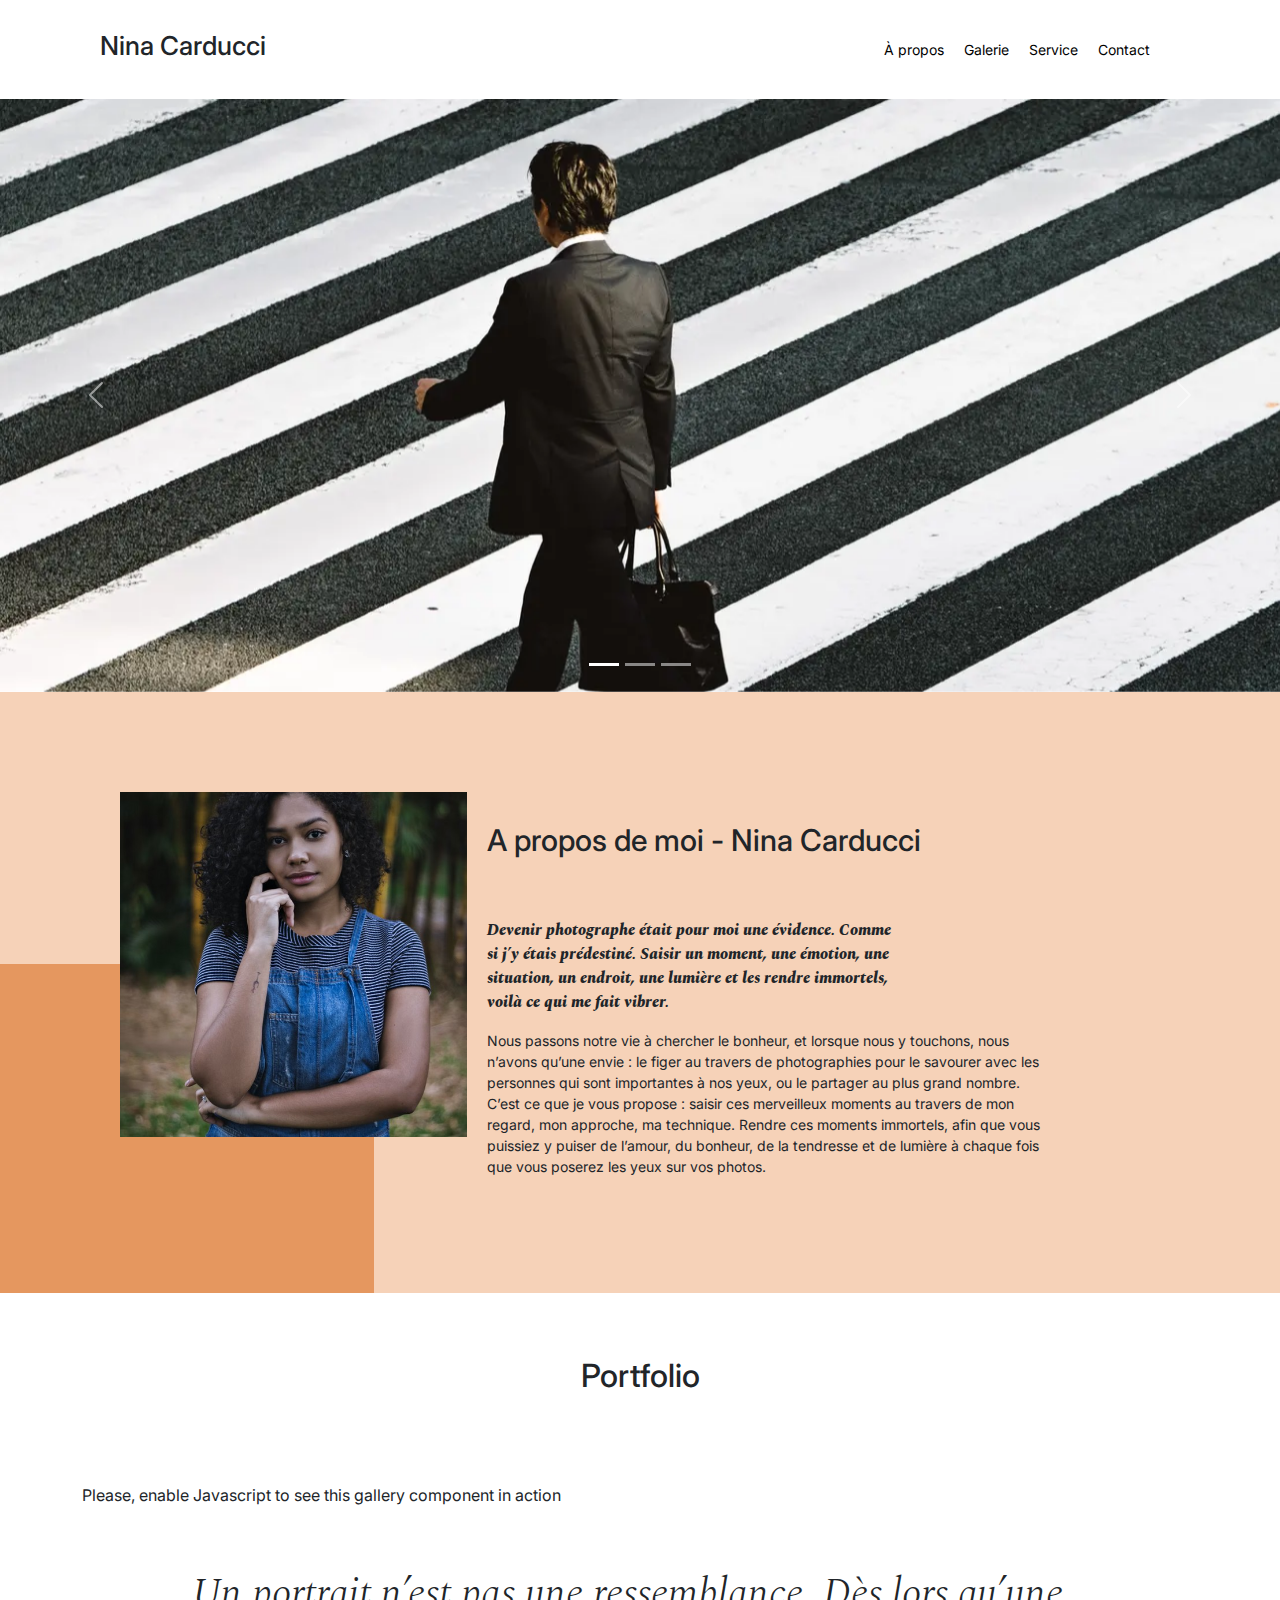
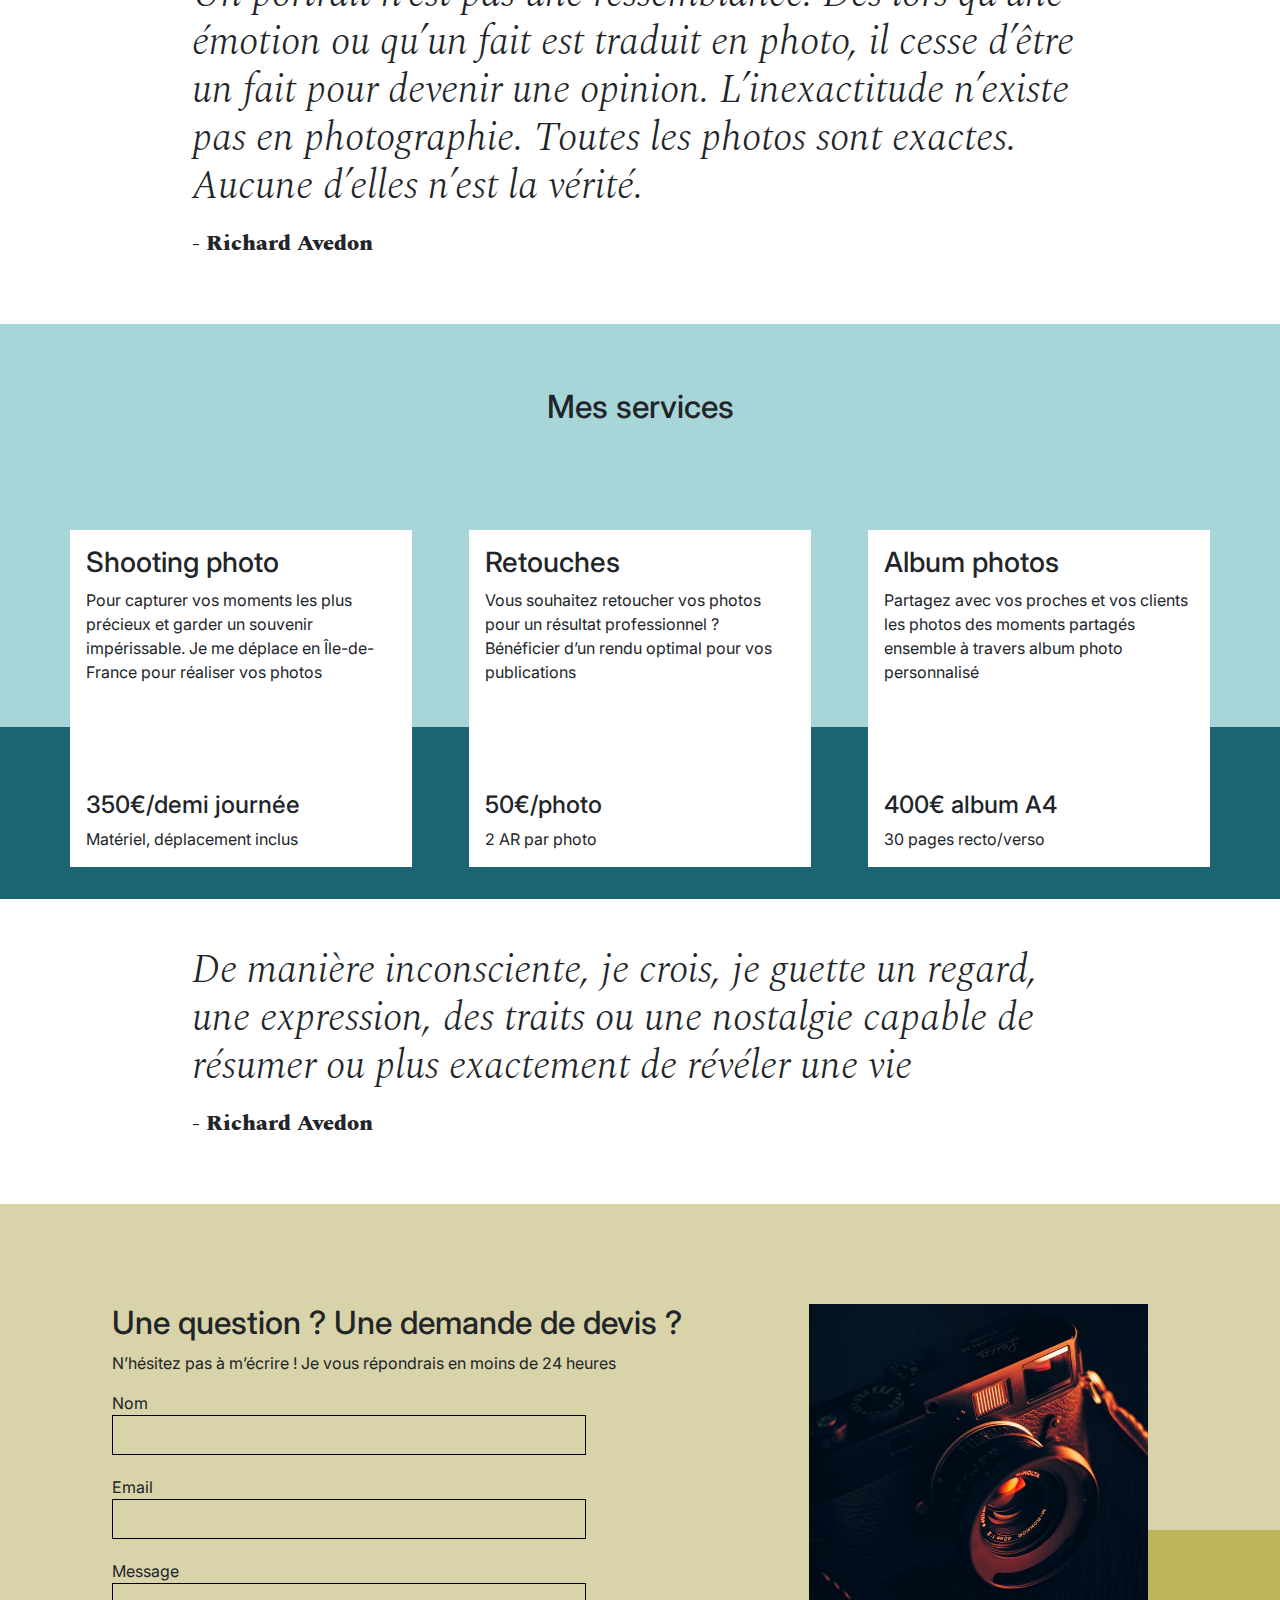
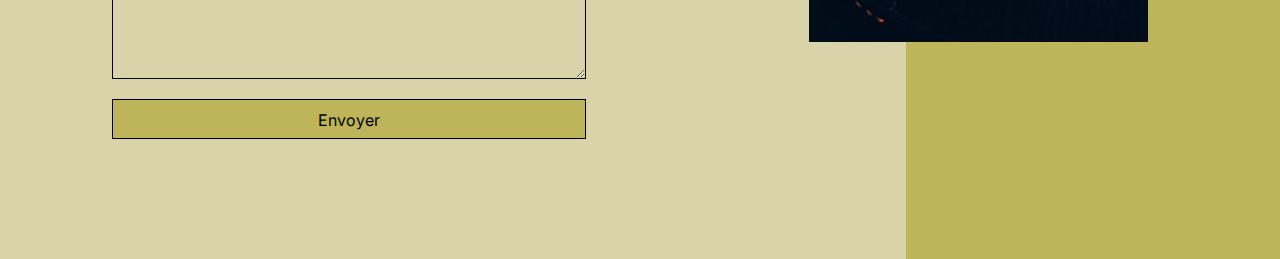
==== index.html @ 2b73a8be "modif structure html + maj gallery" ====
<!DOCTYPE html>
<html lang="fr">
<head>
	<title>Nina Carducci - Photographe</title>
	<meta name="viewport" content="width=device-width, initial-scale=1.0">
	<link rel="stylesheet" href="./assets/styles.css">
	<link rel="preconnect" href="https://fonts.googleapis.com">
	<link rel="preconnect" href="https://fonts.gstatic.com" crossorigin>
	<link href="https://fonts.googleapis.com/css2?family=Inter&family=Spectral:ital,wght@0,400;1,300;1,400;1,800&display=swap" rel="stylesheet">
	<meta charset="UTF-8">
	<script src="./assets/maugalleryLauncher.js" async></script>
</head>
<body>
	<div class="top-header">
		<h3 class="name">Nina Carducci</h3>
		<div class="nav">   
			<ul>
				<li><a href="#about">À propos</a></li>
				<li><a href="#gallery">Galerie</a></li>
				<li><a href="#services">Service</a></li>
				<li><a href="#contact">Contact</a></li>
				<li><a class="social-link" href="https://www.instagram.com/ninacarducci.photo/?hl=fr" target="_blank"><img src="assets/images/instagram.png" alt=""></a></li>
			</ul>
		</div>
	</div>
	<header>
		<div id="header">
		<!--carousel-->
		<div id="carouselExampleIndicators" class="carousel slide" data-bs-ride="carousel">
			<div class="carousel-indicators">
				<button type="button" data-bs-target="#carouselExampleIndicators" data-bs-slide-to="0" class="active" aria-current="true" aria-label="Slide 1"></button>
				<button type="button" data-bs-target="#carouselExampleIndicators" data-bs-slide-to="1" aria-label="Slide 2"></button>
				<button type="button" data-bs-target="#carouselExampleIndicators" data-bs-slide-to="2" aria-label="Slide 3"></button>
			</div>
			<div class="carousel-inner">
				<div class="carousel-item active">
					<img src="./assets/images/slider/ryoji-iwata-wUZjnOv7t0g-unsplash.webp" class="d-block w-100" alt="...">
				</div>
				<div class="carousel-item">
					<img src="./assets/images/slider/nicholas-green-nPz8akkUmDI-unsplash.webp" class="d-block w-100" alt="...">
				</div>
				<div class="carousel-item">
					<img src="./assets/images/slider/edward-cisneros-3_h6-1NPDGw-unsplash.webp" class="d-block w-100" alt="...">
				</div>
			</div>
			<button class="carousel-control-prev" type="button" data-bs-target="#carouselExampleIndicators" data-bs-slide="prev">
				<span class="carousel-control-prev-icon" aria-hidden="true"></span>
				<span class="visually-hidden">Previous</span>
			</button>
			<button class="carousel-control-next" type="button" data-bs-target="#carouselExampleIndicators" data-bs-slide="next">
				<span class="carousel-control-next-icon" aria-hidden="true"></span>
				<span class="visually-hidden">Next</span>
			</button>
		</div>
	<!--Fin carousel-->
	</div>
	</header>
	<main>
		<section id="about">
			<div class="picture left">
				<img src="./assets/images/nina.jpg">
			</div>
			<div id="about-me">
				<h2 class="about-me__title">A propos de moi - Nina Carducci</h2>
				<p class="about-me__introduction">Devenir <strong class="about-me__introduction">photographe</strong> était pour moi une évidence. Comme si j’y étais prédestiné. Saisir un moment, une émotion, une situation, un endroit, une lumière et les rendre immortels, voilà ce qui me fait vibrer.</p>
				<p class="about-me__content">Nous passons notre vie à chercher le bonheur, et lorsque nous y touchons, nous n’avons qu’une envie : le figer au travers de <strong>photographies</strong> pour le savourer avec les personnes qui sont importantes à nos yeux, ou le partager au plus grand nombre.
					C’est ce que je vous propose : saisir ces merveilleux moments au travers de mon regard, mon approche, ma <strong>technique</strong>. Rendre ces moments immortels, afin que vous puissiez y puiser de l’amour, du bonheur, de la tendresse et de lumière à chaque fois que vous poserez les yeux sur vos <strong>photos</strong>.</p>
			</div>
		</section>
		<section id="gallery">
			<h2 class="title">Portfolio</h2>
			<div class="container py-3">
				<div
					class="gallery"
					data-mau-gallery-id="maugallery-without-navigation-example"
					data-mau-lightbox="true"
					data-mau-navigation="true"
					data-mau-showtags="true"
					data-mau-tagsposition="top"
					data-mau-mutable-options="false"
					data-mau-columns-xs="1"
					data-mau-columns-sm="2"
					data-mau-columns-md="3"
					data-mau-columns-lg="3"
					data-mau-columns-xl="3"
				>
					<div class="mau gallery-placeholder alert alert-info" role="alert">Please, enable Javascript to see this gallery component in action</div>
					<picture>
					<source srcset="./assets/images/gallery/mobile/portrait/concerts/aaron-paul-concert.webp" media="(max-width: 480px)" />
					<source srcset="./assets/images/gallery/mobile/landscape/concerts/aaron-paul-concert.webp" media="(max-width: 1000px)" />
					<img
						src="./assets/images/gallery/desktop/concerts/aaron-paul-concert.webp"
						alt="Concert photo : Aaron Paul"
						data-gallery-tag="Concerts"
						class="mau gallery-item"
						style="display: none; object-fit: cover"
						loading="lazy"
						width="440"
						height="440"
					/>
					</picture>
					<picture>
					<source srcset="./assets/images/gallery/mobile/portrait/entreprises/ali-morshedlou-entrepreneur.webp" media="(max-width: 480px)" />
					<source srcset="./assets/images/gallery/mobile/landscape/entreprises/ali-morshedlou-entrepreneur.webp" media="(max-width: 1000px)" />
					<img
						src="./assets/images/gallery/desktop/entreprises/ali-morshedlou-entrepreneur.webp"
						alt="Enterprise photo : Ali Morshedlou"
						data-gallery-tag="Entreprises"
						class="mau gallery-item"
						style="display: none; object-fit: cover"
						loading="lazy"
						width="440"
						height="440"
					/>
					</picture>
					<picture>
					<source srcset="./assets/images/gallery/mobile/portrait/entreprises/jason-goodman-entreprise.webp" media="(max-width: 480px)" />
					<source srcset="./assets/images/gallery/mobile/landscape/entreprises/jason-goodman-entreprise.webp" media="(max-width: 1000px)" />
					<img
						src="./assets/images/gallery/desktop/entreprises/jason-goodman-entreprise.webp"
						alt="Enterprise photo : Jason Goodman"
						data-gallery-tag="Entreprises"
						class="mau gallery-item"
						style="display: none; object-fit: cover"
						loading="lazy"
						width="440"
						height="440"
					/>
					</picture>
					<picture>
					<source srcset="./assets/images/gallery/mobile/portrait/mariages/hannah-busing-mariage.webp" media="(max-width: 480px)" />
					<source srcset="./assets/images/gallery/mobile/landscape/mariages/hannah-busing-mariage.webp" media="(max-width: 1000px)" />
					<img
						src="./assets/images/gallery/desktop/mariages/hannah-busing-mariage.webp"
						alt="Wedding photo : Hannah Busing"
						data-gallery-tag="Mariages"
						class="mau gallery-item"
						style="display: none; object-fit: cover"
						loading="lazy"
						width="440"
						height="440"
					/>
					</picture>
					<picture>
					<source srcset="./assets/images/gallery/mobile/portrait/portraits/ade-tunji-portrait.webp" media="(max-width: 480px)" />
					<source srcset="./assets/images/gallery/mobile/landscape/portraits/ade-tunji-portrait.webp" media="(max-width: 1000px)" />
					<img
						src="./assets/images/gallery/desktop/portraits/ade-tunji-portrait.webp"
						alt="Portrait photo : Ade Tunji"
						data-gallery-tag="Portraits"
						class="mau gallery-item"
						style="display: none; object-fit: cover"
						loading="lazy"
						width="440"
						height="440"
					/>
					</picture>
					<picture>
					<source srcset="./assets/images/gallery/mobile/portrait/mariages/jakob-owens-mariage.webp" media="(max-width: 480px)" />
					<source srcset="./assets/images/gallery/mobile/landscape/mariages/jakob-owens-mariage.webp" media="(max-width: 1000px)" />
					<img
						src="./assets/images/gallery/desktop/mariages/jakob-owens-mariage.webp"
						alt="Wedding photo : Jakob Owens"
						data-gallery-tag="Mariages"
						class="mau gallery-item"
						style="display: none; object-fit: cover"
						loading="lazy"
						width="440"
						height="440"
					/>
					</picture>
					<picture>
					<source srcset="./assets/images/gallery/mobile/portrait/portraits/nino-van-prattenburg-photo-portrait.webp" media="(max-width: 480px)" />
					<source srcset="./assets/images/gallery/mobile/landscape/portraits/nino-van-prattenburg-photo-portrait.webp" media="(max-width: 1000px)" />
					<img
						src="./assets/images/gallery/desktop/portraits/nino-van-prattenburg-photo-portrait.webp"
						alt="Portrait photo : Nino Van Prattenburg"
						data-gallery-tag="Portraits"
						class="mau gallery-item"
						style="display: none; object-fit: cover"
						loading="lazy"
						width="440"
						height="440"
					/>
					</picture>
					<picture>
					<source srcset="./assets/images/gallery/mobile/portrait/concerts/austin-neill-spectacle.webp" media="(max-width: 480px)" />
					<source srcset="./assets/images/gallery/mobile/landscape/concerts/austin-neill-spectacle.webp" media="(max-width: 1000px)" />
					<img
						src="./assets/images/gallery/desktop/concerts/austin-neill-spectacle.webp"
						alt="Concert photo : Austin Neill"
						data-gallery-tag="Concerts"
						class="mau gallery-item"
						style="display: none; object-fit: cover"
						loading="lazy"
						width="440"
						height="440"
					/>
					</picture>
					<picture>
					<source srcset="./assets/images/gallery/mobile/portrait/entreprises/mateus-campos-felipe-startup.webp" media="(max-width: 480px)" />
					<source srcset="./assets/images/gallery/mobile/landscape/entreprises/mateus-campos-felipe-startup.webp" media="(max-width: 1000px)" />
					<img
						src="./assets/images/gallery/desktop/entreprises/mateus-campos-felipe-startup.webp"
						alt="Enterprise photo : Mateus Campos Felipe"
						data-gallery-tag="Entreprises"
						class="mau gallery-item"
						style="display: none; object-fit: cover"
						loading="lazy"
						width="440"
						height="440"
					/>
					</picture>
				</div>
			</div>
			<article class="quote">
				<figure>
					<blockquote>
						<p class="quote__text h1"><strong class="quote__text h1">Un portrait</strong> n’est pas une ressemblance. Dès lors qu’une émotion ou qu’un fait est traduit en <strong class="quote__text h1">photo</strong>, il cesse d’être un fait pour devenir une opinion. L’inexactitude n’existe pas en <strong class="quote__text h1">photographie</strong>. Toutes les <strong class="quote__text h1">photos</strong> sont exactes. Aucune d’elles n’est la vérité.</p>
					</blockquote>
					<figcaption class="quote__author">- Richard Avedon</figcaption>
				</figure>
			</article>
		</section>
		<section id="services">
			<h2 class="title">Mes services</h2>
			<div class="container">
				<article class="service">
					<div class="service__description">
						<h3>Shooting photo</h3>
						<p>Pour capturer vos moments les plus précieux et garder un souvenir impérissable. Je me déplace en Île-de-France pour <strong>réaliser vos photos</strong></p>
					</div>
					<div class="service__price">
						<h4>350€/demi journée</h4>
						<span>Matériel, déplacement inclus</span>
					</div>

				</article>
				<article class="service">
					<div class="service__description">
						<h3>Retouches</h3>
						<p>Vous souhaitez <strong>retoucher vos photos</strong> pour un <strong>résultat professionnel</strong> ? Bénéficier d’un rendu optimal pour vos publications</p>
					</div>
					<div class="service__price">
						<h4>50€/photo</h4>
						<span>2 AR par photo</span>
					</div>
				</article>
				<article class="service">
					<div class="service__description">
						<h3>Album photos</h3>
						<p>Partagez avec vos proches et vos clients les <strong>photos</strong> des moments partagés ensemble à travers <strong>album photo personnalisé</strong> </p>
					</div>
					<div class="service__price">
						<h4>400€ album A4</h4>
						<span>30 pages recto/verso</span>
					</div>
				</article>
			</div>
		</section>
		<article class="quote">
			<figure>
				<blockquote>
					<p class="quote__text h1">De manière inconsciente, je crois, je guette un regard, une expression, des traits ou une nostalgie capable de résumer ou plus exactement de révéler une vie</p>
				</blockquote>
				<figcaption class="quote__author">- Richard Avedon</figcaption>
			</figure>
		</article>
		<section id="contact">
			<div class="container">
				<div class="form-container">
					<h2>Une question ? Une demande de devis ?</h2>
					<p> N’hésitez pas à m’écrire ! Je vous répondrais en moins de 24 heures</p>
					<form action="" method="post">
						<label>Nom</label>
						<input type="text" name="nom" id="nom">
						<label>Email</label>
						<input type="email" name="email" id="email">
						<label>Message</label>
						<textarea name="message" id="message" cols="30" rows="10"></textarea>
						<input type="submit" value="Envoyer"/>
					</form>
				</div>
				<div class="picture right">
					<img src="./assets/images/camera.jpg">
				</div>
			</div>
		</section>
	</main>
</body>
</html>
---- assets/styles.css ----
@charset "UTF-8";/*!
 * Bootstrap v5.1.3 (https://getbootstrap.com/)
 * Copyright 2011-2021 The Bootstrap Authors
 * Copyright 2011-2021 Twitter, Inc.
 * Licensed under MIT (https://github.com/twbs/bootstrap/blob/main/LICENSE)
 */:root{--bs-blue:#0d6efd;--bs-indigo:#6610f2;--bs-purple:#6f42c1;--bs-pink:#d63384;--bs-red:#dc3545;--bs-orange:#fd7e14;--bs-yellow:#ffc107;--bs-green:#198754;--bs-teal:#20c997;--bs-cyan:#0dcaf0;--bs-white:#fff;--bs-gray:#6c757d;--bs-gray-dark:#343a40;--bs-gray-100:#f8f9fa;--bs-gray-200:#e9ecef;--bs-gray-300:#dee2e6;--bs-gray-400:#ced4da;--bs-gray-500:#adb5bd;--bs-gray-600:#6c757d;--bs-gray-700:#495057;--bs-gray-800:#343a40;--bs-gray-900:#212529;--bs-primary:#0d6efd;--bs-secondary:#6c757d;--bs-success:#198754;--bs-info:#0dcaf0;--bs-warning:#ffc107;--bs-danger:#dc3545;--bs-light:#f8f9fa;--bs-dark:#212529;--bs-primary-rgb:13,110,253;--bs-secondary-rgb:108,117,125;--bs-success-rgb:25,135,84;--bs-info-rgb:13,202,240;--bs-warning-rgb:255,193,7;--bs-danger-rgb:220,53,69;--bs-light-rgb:248,249,250;--bs-dark-rgb:33,37,41;--bs-white-rgb:255,255,255;--bs-black-rgb:0,0,0;--bs-body-color-rgb:33,37,41;--bs-body-bg-rgb:255,255,255;--bs-font-sans-serif:system-ui,-apple-system,"Segoe UI",Roboto,"Helvetica Neue",Arial,"Noto Sans","Liberation Sans",sans-serif,"Apple Color Emoji","Segoe UI Emoji","Segoe UI Symbol","Noto Color Emoji";--bs-font-monospace:SFMono-Regular,Menlo,Monaco,Consolas,"Liberation Mono","Courier New",monospace;--bs-gradient:linear-gradient(180deg, rgba(255, 255, 255, 0.15), rgba(255, 255, 255, 0));--bs-body-font-family:var(--bs-font-sans-serif);--bs-body-font-size:1rem;--bs-body-font-weight:400;--bs-body-line-height:1.5;--bs-body-color:#212529;--bs-body-bg:#fff}*,::after,::before{box-sizing:border-box}@media (prefers-reduced-motion:no-preference){:root{scroll-behavior:smooth}}body{margin:0;font-family:var(--bs-body-font-family);font-size:var(--bs-body-font-size);font-weight:var(--bs-body-font-weight);line-height:var(--bs-body-line-height);color:var(--bs-body-color);text-align:var(--bs-body-text-align);background-color:var(--bs-body-bg);-webkit-text-size-adjust:100%;-webkit-tap-highlight-color:transparent}.h1,.h2,.h3,.h4,.h5,.h6,h1,h2,h3,h4,h5,h6{margin-top:0;margin-bottom:.5rem;font-weight:500;line-height:1.2}.h1,h1{font-size:calc(1.375rem + 1.5vw)}@media (min-width:1200px){.h1,h1{font-size:2.5rem}}.h2,h2{font-size:calc(1.325rem + .9vw)}@media (min-width:1200px){.h2,h2{font-size:2rem}}.h3,h3{font-size:calc(1.3rem + .6vw)}@media (min-width:1200px){.h3,h3{font-size:1.75rem}}.h4,h4{font-size:calc(1.275rem + .3vw)}@media (min-width:1200px){.h4,h4{font-size:1.5rem}}.h5,h5{font-size:1.25rem}.h6,h6{font-size:1rem}p{margin-top:0;margin-bottom:1rem}address{margin-bottom:1rem;font-style:normal;line-height:inherit}ul{padding-left:2rem}ul{margin-top:0;margin-bottom:1rem}ul ul{margin-bottom:0}blockquote{margin:0 0 1rem}b{font-weight:bolder}a{color:#0d6efd;text-decoration:underline}a:hover{color:#0a58ca}a:not([href]):not([class]),a:not([href]):not([class]):hover{color:inherit;text-decoration:none}code{font-family:var(--bs-font-monospace);font-size:1em;direction:ltr;unicode-bidi:bidi-override}code{font-size:.875em;color:#d63384;word-wrap:break-word}a>code{color:inherit}figure{margin:0 0 1rem}img,svg{vertical-align:middle}th{text-align:inherit;text-align:-webkit-match-parent}th{border-color:inherit;border-style:solid;border-width:0}label{display:inline-block}button{border-radius:0}button:focus:not(:focus-visible){outline:0}button,input,select,textarea{margin:0;font-family:inherit;font-size:inherit;line-height:inherit}button,select{text-transform:none}[role=button]{cursor:pointer}select{word-wrap:normal}select:disabled{opacity:1}[list]::-webkit-calendar-picker-indicator{display:none}[type=button],[type=reset],[type=submit],button{-webkit-appearance:button}[type=button]:not(:disabled),[type=reset]:not(:disabled),[type=submit]:not(:disabled),button:not(:disabled){cursor:pointer}::-moz-focus-inner{padding:0;border-style:none}textarea{resize:vertical}::-webkit-datetime-edit-day-field,::-webkit-datetime-edit-fields-wrapper,::-webkit-datetime-edit-hour-field,::-webkit-datetime-edit-minute,::-webkit-datetime-edit-month-field,::-webkit-datetime-edit-text,::-webkit-datetime-edit-year-field{padding:0}::-webkit-inner-spin-button{height:auto}[type=search]{outline-offset:-2px;-webkit-appearance:textfield}::-webkit-search-decoration{-webkit-appearance:none}::-webkit-color-swatch-wrapper{padding:0}::-webkit-file-upload-button{font:inherit}::file-selector-button{font:inherit}::-webkit-file-upload-button{font:inherit;-webkit-appearance:button}[hidden]{display:none!important}.display-1{font-size:calc(1.625rem + 4.5vw);font-weight:300;line-height:1.2}@media (min-width:1200px){.display-1{font-size:5rem}}.display-2{font-size:calc(1.575rem + 3.9vw);font-weight:300;line-height:1.2}@media (min-width:1200px){.display-2{font-size:4.5rem}}.display-3{font-size:calc(1.525rem + 3.3vw);font-weight:300;line-height:1.2}@media (min-width:1200px){.display-3{font-size:4rem}}.display-4{font-size:calc(1.475rem + 2.7vw);font-weight:300;line-height:1.2}@media (min-width:1200px){.display-4{font-size:3.5rem}}.display-5{font-size:calc(1.425rem + 2.1vw);font-weight:300;line-height:1.2}@media (min-width:1200px){.display-5{font-size:3rem}}.display-6{font-size:calc(1.375rem + 1.5vw);font-weight:300;line-height:1.2}@media (min-width:1200px){.display-6{font-size:2.5rem}}.blockquote{margin-bottom:1rem;font-size:1.25rem}.blockquote>:last-child{margin-bottom:0}.blockquote-footer{margin-top:-1rem;margin-bottom:1rem;font-size:.875em;color:#6c757d}.blockquote-footer::before{content:"— "}.img-fluid{max-width:100%;height:auto}.figure{display:inline-block}.figure-img{margin-bottom:.5rem;line-height:1}.container,.container-fluid,.container-lg,.container-md,.container-sm,.container-xl{width:100%;padding-right:var(--bs-gutter-x,.75rem);padding-left:var(--bs-gutter-x,.75rem);margin-right:auto;margin-left:auto}@media (min-width:576px){.container,.container-sm{max-width:540px}}@media (min-width:768px){.container,.container-md,.container-sm{max-width:720px}}@media (min-width:992px){.container,.container-lg,.container-md,.container-sm{max-width:960px}}@media (min-width:1200px){.container,.container-lg,.container-md,.container-sm,.container-xl{max-width:1140px}}@media (min-width:1400px){.container,.container-lg,.container-md,.container-sm,.container-xl{max-width:1320px}}.row{--bs-gutter-x:1.5rem;--bs-gutter-y:0;display:flex;flex-wrap:wrap;margin-top:calc(-1 * var(--bs-gutter-y));margin-right:calc(-.5 * var(--bs-gutter-x));margin-left:calc(-.5 * var(--bs-gutter-x))}.row>*{flex-shrink:0;width:100%;max-width:100%;padding-right:calc(var(--bs-gutter-x) * .5);padding-left:calc(var(--bs-gutter-x) * .5);margin-top:var(--bs-gutter-y)}.col{flex:1 0 0%}.row-cols-auto>*{flex:0 0 auto;width:auto}.row-cols-1>*{flex:0 0 auto;width:100%}.row-cols-2>*{flex:0 0 auto;width:50%}.row-cols-3>*{flex:0 0 auto;width:33.3333333333%}.row-cols-4>*{flex:0 0 auto;width:25%}.row-cols-5>*{flex:0 0 auto;width:20%}.row-cols-6>*{flex:0 0 auto;width:16.6666666667%}.col-auto{flex:0 0 auto;width:auto}.col-1{flex:0 0 auto;width:8.33333333%}.col-2{flex:0 0 auto;width:16.66666667%}.col-3{flex:0 0 auto;width:25%}.col-4{flex:0 0 auto;width:33.33333333%}.col-5{flex:0 0 auto;width:41.66666667%}.col-6{flex:0 0 auto;width:50%}.col-7{flex:0 0 auto;width:58.33333333%}.col-8{flex:0 0 auto;width:66.66666667%}.col-9{flex:0 0 auto;width:75%}.col-10{flex:0 0 auto;width:83.33333333%}.col-11{flex:0 0 auto;width:91.66666667%}.col-12{flex:0 0 auto;width:100%}.g-0{--bs-gutter-x:0}.g-0,.gy-0{--bs-gutter-y:0}.g-1{--bs-gutter-x:0.25rem}.g-1,.gy-1{--bs-gutter-y:0.25rem}.g-2{--bs-gutter-x:0.5rem}.g-2,.gy-2{--bs-gutter-y:0.5rem}.g-3{--bs-gutter-x:1rem}.g-3,.gy-3{--bs-gutter-y:1rem}.g-4{--bs-gutter-x:1.5rem}.g-4,.gy-4{--bs-gutter-y:1.5rem}.g-5{--bs-gutter-x:3rem}.g-5,.gy-5{--bs-gutter-y:3rem}@media (min-width:576px){.col-sm{flex:1 0 0%}.row-cols-sm-auto>*{flex:0 0 auto;width:auto}.row-cols-sm-1>*{flex:0 0 auto;width:100%}.row-cols-sm-2>*{flex:0 0 auto;width:50%}.row-cols-sm-3>*{flex:0 0 auto;width:33.3333333333%}.row-cols-sm-4>*{flex:0 0 auto;width:25%}.row-cols-sm-5>*{flex:0 0 auto;width:20%}.row-cols-sm-6>*{flex:0 0 auto;width:16.6666666667%}.col-sm-auto{flex:0 0 auto;width:auto}.col-sm-1{flex:0 0 auto;width:8.33333333%}.col-sm-2{flex:0 0 auto;width:16.66666667%}.col-sm-3{flex:0 0 auto;width:25%}.col-sm-4{flex:0 0 auto;width:33.33333333%}.col-sm-5{flex:0 0 auto;width:41.66666667%}.col-sm-6{flex:0 0 auto;width:50%}.col-sm-7{flex:0 0 auto;width:58.33333333%}.col-sm-8{flex:0 0 auto;width:66.66666667%}.col-sm-9{flex:0 0 auto;width:75%}.col-sm-10{flex:0 0 auto;width:83.33333333%}.col-sm-11{flex:0 0 auto;width:91.66666667%}.col-sm-12{flex:0 0 auto;width:100%}.g-sm-0{--bs-gutter-x:0}.g-sm-0,.gy-sm-0{--bs-gutter-y:0}.g-sm-1{--bs-gutter-x:0.25rem}.g-sm-1,.gy-sm-1{--bs-gutter-y:0.25rem}.g-sm-2{--bs-gutter-x:0.5rem}.g-sm-2,.gy-sm-2{--bs-gutter-y:0.5rem}.g-sm-3{--bs-gutter-x:1rem}.g-sm-3,.gy-sm-3{--bs-gutter-y:1rem}.g-sm-4{--bs-gutter-x:1.5rem}.g-sm-4,.gy-sm-4{--bs-gutter-y:1.5rem}.g-sm-5{--bs-gutter-x:3rem}.g-sm-5,.gy-sm-5{--bs-gutter-y:3rem}}@media (min-width:768px){.col-md{flex:1 0 0%}.row-cols-md-auto>*{flex:0 0 auto;width:auto}.row-cols-md-1>*{flex:0 0 auto;width:100%}.row-cols-md-2>*{flex:0 0 auto;width:50%}.row-cols-md-3>*{flex:0 0 auto;width:33.3333333333%}.row-cols-md-4>*{flex:0 0 auto;width:25%}.row-cols-md-5>*{flex:0 0 auto;width:20%}.row-cols-md-6>*{flex:0 0 auto;width:16.6666666667%}.col-md-auto{flex:0 0 auto;width:auto}.col-md-1{flex:0 0 auto;width:8.33333333%}.col-md-2{flex:0 0 auto;width:16.66666667%}.col-md-3{flex:0 0 auto;width:25%}.col-md-4{flex:0 0 auto;width:33.33333333%}.col-md-5{flex:0 0 auto;width:41.66666667%}.col-md-6{flex:0 0 auto;width:50%}.col-md-7{flex:0 0 auto;width:58.33333333%}.col-md-8{flex:0 0 auto;width:66.66666667%}.col-md-9{flex:0 0 auto;width:75%}.col-md-10{flex:0 0 auto;width:83.33333333%}.col-md-11{flex:0 0 auto;width:91.66666667%}.col-md-12{flex:0 0 auto;width:100%}.g-md-0{--bs-gutter-x:0}.g-md-0,.gy-md-0{--bs-gutter-y:0}.g-md-1{--bs-gutter-x:0.25rem}.g-md-1,.gy-md-1{--bs-gutter-y:0.25rem}.g-md-2{--bs-gutter-x:0.5rem}.g-md-2,.gy-md-2{--bs-gutter-y:0.5rem}.g-md-3{--bs-gutter-x:1rem}.g-md-3,.gy-md-3{--bs-gutter-y:1rem}.g-md-4{--bs-gutter-x:1.5rem}.g-md-4,.gy-md-4{--bs-gutter-y:1.5rem}.g-md-5{--bs-gutter-x:3rem}.g-md-5,.gy-md-5{--bs-gutter-y:3rem}}@media (min-width:992px){.col-lg{flex:1 0 0%}.row-cols-lg-auto>*{flex:0 0 auto;width:auto}.row-cols-lg-1>*{flex:0 0 auto;width:100%}.row-cols-lg-2>*{flex:0 0 auto;width:50%}.row-cols-lg-3>*{flex:0 0 auto;width:33.3333333333%}.row-cols-lg-4>*{flex:0 0 auto;width:25%}.row-cols-lg-5>*{flex:0 0 auto;width:20%}.row-cols-lg-6>*{flex:0 0 auto;width:16.6666666667%}.col-lg-auto{flex:0 0 auto;width:auto}.col-lg-1{flex:0 0 auto;width:8.33333333%}.col-lg-2{flex:0 0 auto;width:16.66666667%}.col-lg-3{flex:0 0 auto;width:25%}.col-lg-4{flex:0 0 auto;width:33.33333333%}.col-lg-5{flex:0 0 auto;width:41.66666667%}.col-lg-6{flex:0 0 auto;width:50%}.col-lg-7{flex:0 0 auto;width:58.33333333%}.col-lg-8{flex:0 0 auto;width:66.66666667%}.col-lg-9{flex:0 0 auto;width:75%}.col-lg-10{flex:0 0 auto;width:83.33333333%}.col-lg-11{flex:0 0 auto;width:91.66666667%}.col-lg-12{flex:0 0 auto;width:100%}.g-lg-0{--bs-gutter-x:0}.g-lg-0,.gy-lg-0{--bs-gutter-y:0}.g-lg-1{--bs-gutter-x:0.25rem}.g-lg-1,.gy-lg-1{--bs-gutter-y:0.25rem}.g-lg-2{--bs-gutter-x:0.5rem}.g-lg-2,.gy-lg-2{--bs-gutter-y:0.5rem}.g-lg-3{--bs-gutter-x:1rem}.g-lg-3,.gy-lg-3{--bs-gutter-y:1rem}.g-lg-4{--bs-gutter-x:1.5rem}.g-lg-4,.gy-lg-4{--bs-gutter-y:1.5rem}.g-lg-5{--bs-gutter-x:3rem}.g-lg-5,.gy-lg-5{--bs-gutter-y:3rem}}@media (min-width:1200px){.col-xl{flex:1 0 0%}.row-cols-xl-auto>*{flex:0 0 auto;width:auto}.row-cols-xl-1>*{flex:0 0 auto;width:100%}.row-cols-xl-2>*{flex:0 0 auto;width:50%}.row-cols-xl-3>*{flex:0 0 auto;width:33.3333333333%}.row-cols-xl-4>*{flex:0 0 auto;width:25%}.row-cols-xl-5>*{flex:0 0 auto;width:20%}.row-cols-xl-6>*{flex:0 0 auto;width:16.6666666667%}.col-xl-auto{flex:0 0 auto;width:auto}.col-xl-1{flex:0 0 auto;width:8.33333333%}.col-xl-2{flex:0 0 auto;width:16.66666667%}.col-xl-3{flex:0 0 auto;width:25%}.col-xl-4{flex:0 0 auto;width:33.33333333%}.col-xl-5{flex:0 0 auto;width:41.66666667%}.col-xl-6{flex:0 0 auto;width:50%}.col-xl-7{flex:0 0 auto;width:58.33333333%}.col-xl-8{flex:0 0 auto;width:66.66666667%}.col-xl-9{flex:0 0 auto;width:75%}.col-xl-10{flex:0 0 auto;width:83.33333333%}.col-xl-11{flex:0 0 auto;width:91.66666667%}.col-xl-12{flex:0 0 auto;width:100%}.g-xl-0{--bs-gutter-x:0}.g-xl-0,.gy-xl-0{--bs-gutter-y:0}.g-xl-1{--bs-gutter-x:0.25rem}.g-xl-1,.gy-xl-1{--bs-gutter-y:0.25rem}.g-xl-2{--bs-gutter-x:0.5rem}.g-xl-2,.gy-xl-2{--bs-gutter-y:0.5rem}.g-xl-3{--bs-gutter-x:1rem}.g-xl-3,.gy-xl-3{--bs-gutter-y:1rem}.g-xl-4{--bs-gutter-x:1.5rem}.g-xl-4,.gy-xl-4{--bs-gutter-y:1.5rem}.g-xl-5{--bs-gutter-x:3rem}.g-xl-5,.gy-xl-5{--bs-gutter-y:3rem}}.form-label{margin-bottom:.5rem}.col-form-label{padding-top:calc(.375rem + 1px);padding-bottom:calc(.375rem + 1px);margin-bottom:0;font-size:inherit;line-height:1.5}.col-form-label-lg{padding-top:calc(.5rem + 1px);padding-bottom:calc(.5rem + 1px);font-size:1.25rem}.col-form-label-sm{padding-top:calc(.25rem + 1px);padding-bottom:calc(.25rem + 1px);font-size:.875rem}.form-text{margin-top:.25rem;font-size:.875em;color:#6c757d}.form-control{display:block;width:100%;padding:.375rem .75rem;font-size:1rem;font-weight:400;line-height:1.5;color:#212529;background-color:#fff;background-clip:padding-box;border:1px solid #ced4da;-webkit-appearance:none;-moz-appearance:none;appearance:none;border-radius:.25rem;transition:border-color .15s ease-in-out,box-shadow .15s ease-in-out}@media (prefers-reduced-motion:reduce){.form-control{transition:none}}.form-control[type=file]{overflow:hidden}.form-control[type=file]:not(:disabled):not([readonly]){cursor:pointer}.form-control:focus{color:#212529;background-color:#fff;border-color:#86b7fe;outline:0;box-shadow:0 0 0 .25rem rgba(13,110,253,.25)}.form-control::-webkit-date-and-time-value{height:1.5em}.form-control::-moz-placeholder{color:#6c757d;opacity:1}.form-control::placeholder{color:#6c757d;opacity:1}.form-control:disabled,.form-control[readonly]{background-color:#e9ecef;opacity:1}.form-control::-webkit-file-upload-button{padding:.375rem .75rem;margin:-.375rem -.75rem;-webkit-margin-end:.75rem;margin-inline-end:.75rem;color:#212529;background-color:#e9ecef;pointer-events:none;border-color:inherit;border-style:solid;border-width:0;border-inline-end-width:1px;border-radius:0;-webkit-transition:color .15s ease-in-out,background-color .15s ease-in-out,border-color .15s ease-in-out,box-shadow .15s ease-in-out;transition:color .15s ease-in-out,background-color .15s ease-in-out,border-color .15s ease-in-out,box-shadow .15s ease-in-out}.form-control::file-selector-button{padding:.375rem .75rem;margin:-.375rem -.75rem;-webkit-margin-end:.75rem;margin-inline-end:.75rem;color:#212529;background-color:#e9ecef;pointer-events:none;border-color:inherit;border-style:solid;border-width:0;border-inline-end-width:1px;border-radius:0;transition:color .15s ease-in-out,background-color .15s ease-in-out,border-color .15s ease-in-out,box-shadow .15s ease-in-out}@media (prefers-reduced-motion:reduce){.form-control::-webkit-file-upload-button{-webkit-transition:none;transition:none}.form-control::file-selector-button{transition:none}}.form-control:hover:not(:disabled):not([readonly])::-webkit-file-upload-button{background-color:#dde0e3}.form-control:hover:not(:disabled):not([readonly])::file-selector-button{background-color:#dde0e3}.form-control::-webkit-file-upload-button{padding:.375rem .75rem;margin:-.375rem -.75rem;-webkit-margin-end:.75rem;margin-inline-end:.75rem;color:#212529;background-color:#e9ecef;pointer-events:none;border-color:inherit;border-style:solid;border-width:0;border-inline-end-width:1px;border-radius:0;-webkit-transition:color .15s ease-in-out,background-color .15s ease-in-out,border-color .15s ease-in-out,box-shadow .15s ease-in-out;transition:color .15s ease-in-out,background-color .15s ease-in-out,border-color .15s ease-in-out,box-shadow .15s ease-in-out}@media (prefers-reduced-motion:reduce){.form-control::-webkit-file-upload-button{-webkit-transition:none;transition:none}}.form-control:hover:not(:disabled):not([readonly])::-webkit-file-upload-button{background-color:#dde0e3}.form-control-sm{min-height:calc(1.5em + .5rem + 2px);padding:.25rem .5rem;font-size:.875rem;border-radius:.2rem}.form-control-sm::-webkit-file-upload-button{padding:.25rem .5rem;margin:-.25rem -.5rem;-webkit-margin-end:.5rem;margin-inline-end:.5rem}.form-control-sm::file-selector-button{padding:.25rem .5rem;margin:-.25rem -.5rem;-webkit-margin-end:.5rem;margin-inline-end:.5rem}.form-control-sm::-webkit-file-upload-button{padding:.25rem .5rem;margin:-.25rem -.5rem;-webkit-margin-end:.5rem;margin-inline-end:.5rem}.form-control-lg{min-height:calc(1.5em + 1rem + 2px);padding:.5rem 1rem;font-size:1.25rem;border-radius:.3rem}.form-control-lg::-webkit-file-upload-button{padding:.5rem 1rem;margin:-.5rem -1rem;-webkit-margin-end:1rem;margin-inline-end:1rem}.form-control-lg::file-selector-button{padding:.5rem 1rem;margin:-.5rem -1rem;-webkit-margin-end:1rem;margin-inline-end:1rem}.form-control-lg::-webkit-file-upload-button{padding:.5rem 1rem;margin:-.5rem -1rem;-webkit-margin-end:1rem;margin-inline-end:1rem}textarea.form-control{min-height:calc(1.5em + .75rem + 2px)}textarea.form-control-sm{min-height:calc(1.5em + .5rem + 2px)}textarea.form-control-lg{min-height:calc(1.5em + 1rem + 2px)}.form-control-color{width:3rem;height:auto;padding:.375rem}.form-control-color:not(:disabled):not([readonly]){cursor:pointer}.form-control-color::-moz-color-swatch{height:1.5em;border-radius:.25rem}.form-control-color::-webkit-color-swatch{height:1.5em;border-radius:.25rem}.form-select{display:block;width:100%;padding:.375rem 2.25rem .375rem .75rem;-moz-padding-start:calc(.75rem - 3px);font-size:1rem;font-weight:400;line-height:1.5;color:#212529;background-color:#fff;background-image:url("data:image/svg+xml,%3csvg xmlns='http://www.w3.org/2000/svg' viewBox='0 0 16 16'%3e%3cpath fill='none' stroke='%23343a40' stroke-linecap='round' stroke-linejoin='round' stroke-width='2' d='M2 5l6 6 6-6'/%3e%3c/svg%3e");background-repeat:no-repeat;background-position:right .75rem center;background-size:16px 12px;border:1px solid #ced4da;border-radius:.25rem;transition:border-color .15s ease-in-out,box-shadow .15s ease-in-out;-webkit-appearance:none;-moz-appearance:none;appearance:none}@media (prefers-reduced-motion:reduce){.form-select{transition:none}}.form-select:focus{border-color:#86b7fe;outline:0;box-shadow:0 0 0 .25rem rgba(13,110,253,.25)}.form-select[multiple],.form-select[size]:not([size="1"]){padding-right:.75rem;background-image:none}.form-select:disabled{background-color:#e9ecef}.form-select:-moz-focusring{color:transparent;text-shadow:0 0 0 #212529}.form-select-sm{padding-top:.25rem;padding-bottom:.25rem;padding-left:.5rem;font-size:.875rem;border-radius:.2rem}.form-select-lg{padding-top:.5rem;padding-bottom:.5rem;padding-left:1rem;font-size:1.25rem;border-radius:.3rem}.fade{transition:opacity .15s linear}@media (prefers-reduced-motion:reduce){.fade{transition:none}}.fade:not(.show){opacity:0}.nav{display:flex;flex-wrap:wrap;padding-left:0;margin-bottom:0;list-style:none}.nav-link{display:block;padding:.5rem 1rem;color:#0d6efd;text-decoration:none;transition:color .15s ease-in-out,background-color .15s ease-in-out,border-color .15s ease-in-out}@media (prefers-reduced-motion:reduce){.nav-link{transition:none}}.nav-link:focus,.nav-link:hover{color:#0a58ca}.nav-pills .nav-link{background:0 0;border:0;border-radius:.25rem}.nav-pills .nav-link.active,.nav-pills .show>.nav-link{color:#fff;background-color:#0d6efd}.navbar{position:relative;display:flex;flex-wrap:wrap;align-items:center;justify-content:space-between;padding-top:.5rem;padding-bottom:.5rem}.navbar>.container,.navbar>.container-fluid,.navbar>.container-lg,.navbar>.container-md,.navbar>.container-sm,.navbar>.container-xl{display:flex;flex-wrap:inherit;align-items:center;justify-content:space-between}.navbar-nav{display:flex;flex-direction:column;padding-left:0;margin-bottom:0;list-style:none}.navbar-nav .nav-link{padding-right:0;padding-left:0}.navbar-text{padding-top:.5rem;padding-bottom:.5rem}@-webkit-keyframes progress-bar-stripes{0%{background-position-x:1rem}}@keyframes progress-bar-stripes{0%{background-position-x:1rem}}.modal{position:fixed;top:0;left:0;z-index:1055;display:none;width:100%;height:100%;overflow-x:hidden;overflow-y:auto;outline:0}.modal-dialog{position:relative;width:auto;margin:.5rem;pointer-events:none}.modal.fade .modal-dialog{transition:transform .3s ease-out;transform:translate(0,-50px)}@media (prefers-reduced-motion:reduce){.modal.fade .modal-dialog{transition:none}}.modal.show .modal-dialog{transform:none}.modal-content{position:relative;display:flex;flex-direction:column;width:100%;pointer-events:auto;background-color:#fff;background-clip:padding-box;border:1px solid rgba(0,0,0,.2);border-radius:.3rem;outline:0}.modal-backdrop{position:fixed;top:0;left:0;z-index:1050;width:100vw;height:100vh;background-color:#000}.modal-backdrop.fade{opacity:0}.modal-backdrop.show{opacity:.5}.modal-header{display:flex;flex-shrink:0;align-items:center;justify-content:space-between;padding:1rem 1rem;border-bottom:1px solid #dee2e6;border-top-left-radius:calc(.3rem - 1px);border-top-right-radius:calc(.3rem - 1px)}.modal-title{margin-bottom:0;line-height:1.5}.modal-body{position:relative;flex:1 1 auto;padding:1rem}.modal-footer{display:flex;flex-wrap:wrap;flex-shrink:0;align-items:center;justify-content:flex-end;padding:.75rem;border-top:1px solid #dee2e6;border-bottom-right-radius:calc(.3rem - 1px);border-bottom-left-radius:calc(.3rem - 1px)}.modal-footer>*{margin:.25rem}@media (min-width:576px){.modal-dialog{max-width:500px;margin:1.75rem auto}.modal-sm{max-width:300px}}@media (min-width:992px){.modal-lg,.modal-xl{max-width:800px}}@media (min-width:1200px){.modal-xl{max-width:1140px}}.carousel{position:relative}.carousel-inner{position:relative;width:100%;overflow:hidden}.carousel-inner::after{display:block;clear:both;content:""}.carousel-item{position:relative;display:none;float:left;width:100%;margin-right:-100%;-webkit-backface-visibility:hidden;backface-visibility:hidden;transition:transform .6s ease-in-out}@media (prefers-reduced-motion:reduce){.carousel-item{transition:none}}.carousel-item-next,.carousel-item-prev,.carousel-item.active{display:block}.carousel-item-next:not(.carousel-item-start){transform:translateX(100%)}.carousel-item-prev:not(.carousel-item-end){transform:translateX(-100%)}.carousel-fade .carousel-item{opacity:0;transition-property:opacity;transform:none}.carousel-fade .carousel-item.active{z-index:1;opacity:1}.carousel-control-next,.carousel-control-prev{position:absolute;top:0;bottom:0;z-index:1;display:flex;align-items:center;justify-content:center;width:15%;padding:0;color:#fff;text-align:center;background:0 0;border:0;opacity:.5;transition:opacity .15s ease}@media (prefers-reduced-motion:reduce){.carousel-control-next,.carousel-control-prev{transition:none}}.carousel-control-next:focus,.carousel-control-next:hover,.carousel-control-prev:focus,.carousel-control-prev:hover{color:#fff;text-decoration:none;outline:0;opacity:.9}.carousel-control-prev{left:0}.carousel-control-next{right:0}.carousel-control-next-icon,.carousel-control-prev-icon{display:inline-block;width:2rem;height:2rem;background-repeat:no-repeat;background-position:50%;background-size:100% 100%}.carousel-control-prev-icon{background-image:url("data:image/svg+xml,%3csvg xmlns='http://www.w3.org/2000/svg' viewBox='0 0 16 16' fill='%23fff'%3e%3cpath d='M11.354 1.646a.5.5 0 0 1 0 .708L5.707 8l5.647 5.646a.5.5 0 0 1-.708.708l-6-6a.5.5 0 0 1 0-.708l6-6a.5.5 0 0 1 .708 0z'/%3e%3c/svg%3e")}.carousel-control-next-icon{background-image:url("data:image/svg+xml,%3csvg xmlns='http://www.w3.org/2000/svg' viewBox='0 0 16 16' fill='%23fff'%3e%3cpath d='M4.646 1.646a.5.5 0 0 1 .708 0l6 6a.5.5 0 0 1 0 .708l-6 6a.5.5 0 0 1-.708-.708L10.293 8 4.646 2.354a.5.5 0 0 1 0-.708z'/%3e%3c/svg%3e")}.carousel-indicators{position:absolute;right:0;bottom:0;left:0;z-index:2;display:flex;justify-content:center;padding:0;margin-right:15%;margin-bottom:1rem;margin-left:15%;list-style:none}.carousel-indicators [data-bs-target]{box-sizing:content-box;flex:0 1 auto;width:30px;height:3px;padding:0;margin-right:3px;margin-left:3px;text-indent:-999px;cursor:pointer;background-color:#fff;background-clip:padding-box;border:0;border-top:10px solid transparent;border-bottom:10px solid transparent;opacity:.5;transition:opacity .6s ease}@media (prefers-reduced-motion:reduce){.carousel-indicators [data-bs-target]{transition:none}}.carousel-indicators .active{opacity:1}@-webkit-keyframes spinner-border{to{transform:rotate(360deg)}}@keyframes spinner-border{to{transform:rotate(360deg)}}@-webkit-keyframes spinner-grow{0%{transform:scale(0)}50%{opacity:1;transform:none}}@keyframes spinner-grow{0%{transform:scale(0)}50%{opacity:1;transform:none}}.placeholder{display:inline-block;min-height:1em;vertical-align:middle;cursor:wait;background-color:currentColor;opacity:.5}.placeholder-xs{min-height:.6em}.placeholder-sm{min-height:.8em}.placeholder-lg{min-height:1.2em}@-webkit-keyframes placeholder-glow{50%{opacity:.2}}@keyframes placeholder-glow{50%{opacity:.2}}@-webkit-keyframes placeholder-wave{100%{-webkit-mask-position:-200% 0;mask-position:-200% 0}}@keyframes placeholder-wave{100%{-webkit-mask-position:-200% 0;mask-position:-200% 0}}.visually-hidden{position:absolute!important;width:1px!important;height:1px!important;padding:0!important;margin:-1px!important;overflow:hidden!important;clip:rect(0,0,0,0)!important;white-space:nowrap!important;border:0!important}.opacity-0{opacity:0!important}.opacity-25{opacity:.25!important}.opacity-50{opacity:.5!important}.opacity-75{opacity:.75!important}.opacity-100{opacity:1!important}.overflow-auto{overflow:auto!important}.overflow-hidden{overflow:hidden!important}.d-inline{display:inline!important}.d-inline-block{display:inline-block!important}.d-block{display:block!important}.d-flex{display:flex!important}.d-inline-flex{display:inline-flex!important}.d-none{display:none!important}.shadow{box-shadow:0 .5rem 1rem rgba(0,0,0,.15)!important}.shadow-sm{box-shadow:0 .125rem .25rem rgba(0,0,0,.075)!important}.shadow-lg{box-shadow:0 1rem 3rem rgba(0,0,0,.175)!important}.shadow-none{box-shadow:none!important}.position-relative{position:relative!important}.position-absolute{position:absolute!important}.top-0{top:0!important}.top-50{top:50%!important}.top-100{top:100%!important}.bottom-0{bottom:0!important}.bottom-50{bottom:50%!important}.bottom-100{bottom:100%!important}.border{border:1px solid #dee2e6!important}.border-0{border:0!important}.border-top{border-top:1px solid #dee2e6!important}.border-top-0{border-top:0!important}.border-bottom{border-bottom:1px solid #dee2e6!important}.border-bottom-0{border-bottom:0!important}.border-1{border-width:1px!important}.border-2{border-width:2px!important}.border-3{border-width:3px!important}.border-4{border-width:4px!important}.border-5{border-width:5px!important}.w-25{width:25%!important}.w-50{width:50%!important}.w-75{width:75%!important}.w-100{width:100%!important}.w-auto{width:auto!important}.vw-100{width:100vw!important}.min-vw-100{min-width:100vw!important}.h-25{height:25%!important}.h-50{height:50%!important}.h-75{height:75%!important}.h-100{height:100%!important}.h-auto{height:auto!important}.vh-100{height:100vh!important}.min-vh-100{min-height:100vh!important}.flex-row{flex-direction:row!important}.flex-column{flex-direction:column!important}.flex-row-reverse{flex-direction:row-reverse!important}.flex-column-reverse{flex-direction:column-reverse!important}.flex-wrap{flex-wrap:wrap!important}.flex-wrap-reverse{flex-wrap:wrap-reverse!important}.m-0{margin:0!important}.m-1{margin:.25rem!important}.m-2{margin:.5rem!important}.m-3{margin:1rem!important}.m-4{margin:1.5rem!important}.m-5{margin:3rem!important}.m-auto{margin:auto!important}.my-0{margin-top:0!important;margin-bottom:0!important}.my-1{margin-top:.25rem!important;margin-bottom:.25rem!important}.my-2{margin-top:.5rem!important;margin-bottom:.5rem!important}.my-3{margin-top:1rem!important;margin-bottom:1rem!important}.my-4{margin-top:1.5rem!important;margin-bottom:1.5rem!important}.my-5{margin-top:3rem!important;margin-bottom:3rem!important}.my-auto{margin-top:auto!important;margin-bottom:auto!important}.mt-0{margin-top:0!important}.mt-1{margin-top:.25rem!important}.mt-2{margin-top:.5rem!important}.mt-3{margin-top:1rem!important}.mt-4{margin-top:1.5rem!important}.mt-5{margin-top:3rem!important}.mt-auto{margin-top:auto!important}.me-0{margin-right:0!important}.me-1{margin-right:.25rem!important}.me-2{margin-right:.5rem!important}.me-3{margin-right:1rem!important}.me-4{margin-right:1.5rem!important}.me-5{margin-right:3rem!important}.me-auto{margin-right:auto!important}.mb-0{margin-bottom:0!important}.mb-1{margin-bottom:.25rem!important}.mb-2{margin-bottom:.5rem!important}.mb-3{margin-bottom:1rem!important}.mb-4{margin-bottom:1.5rem!important}.mb-5{margin-bottom:3rem!important}.mb-auto{margin-bottom:auto!important}.p-0{padding:0!important}.p-1{padding:.25rem!important}.p-2{padding:.5rem!important}.p-3{padding:1rem!important}.p-4{padding:1.5rem!important}.p-5{padding:3rem!important}.px-0{padding-right:0!important;padding-left:0!important}.px-1{padding-right:.25rem!important;padding-left:.25rem!important}.px-2{padding-right:.5rem!important;padding-left:.5rem!important}.px-3{padding-right:1rem!important;padding-left:1rem!important}.px-4{padding-right:1.5rem!important;padding-left:1.5rem!important}.px-5{padding-right:3rem!important;padding-left:3rem!important}.py-0{padding-top:0!important;padding-bottom:0!important}.py-1{padding-top:.25rem!important;padding-bottom:.25rem!important}.py-2{padding-top:.5rem!important;padding-bottom:.5rem!important}.py-3{padding-top:1rem!important;padding-bottom:1rem!important}.py-4{padding-top:1.5rem!important;padding-bottom:1.5rem!important}.py-5{padding-top:3rem!important;padding-bottom:3rem!important}.text-decoration-none{text-decoration:none!important}.text-wrap{white-space:normal!important}.text-break{word-wrap:break-word!important;word-break:break-word!important}.text-body{--bs-text-opacity:1;color:rgba(var(--bs-body-color-rgb),var(--bs-text-opacity))!important}.text-opacity-25{--bs-text-opacity:0.25}.text-opacity-50{--bs-text-opacity:0.5}.text-opacity-75{--bs-text-opacity:0.75}.text-opacity-100{--bs-text-opacity:1}.user-select-all{-webkit-user-select:all!important;-moz-user-select:all!important;user-select:all!important}.user-select-auto{-webkit-user-select:auto!important;-moz-user-select:auto!important;user-select:auto!important}.user-select-none{-webkit-user-select:none!important;-moz-user-select:none!important;user-select:none!important}@media (min-width:576px){.d-sm-inline{display:inline!important}.d-sm-inline-block{display:inline-block!important}.d-sm-block{display:block!important}.d-sm-flex{display:flex!important}.d-sm-inline-flex{display:inline-flex!important}.d-sm-none{display:none!important}.flex-sm-row{flex-direction:row!important}.flex-sm-column{flex-direction:column!important}.flex-sm-row-reverse{flex-direction:row-reverse!important}.flex-sm-column-reverse{flex-direction:column-reverse!important}.flex-sm-wrap{flex-wrap:wrap!important}.flex-sm-wrap-reverse{flex-wrap:wrap-reverse!important}.m-sm-0{margin:0!important}.m-sm-1{margin:.25rem!important}.m-sm-2{margin:.5rem!important}.m-sm-3{margin:1rem!important}.m-sm-4{margin:1.5rem!important}.m-sm-5{margin:3rem!important}.m-sm-auto{margin:auto!important}.my-sm-0{margin-top:0!important;margin-bottom:0!important}.my-sm-1{margin-top:.25rem!important;margin-bottom:.25rem!important}.my-sm-2{margin-top:.5rem!important;margin-bottom:.5rem!important}.my-sm-3{margin-top:1rem!important;margin-bottom:1rem!important}.my-sm-4{margin-top:1.5rem!important;margin-bottom:1.5rem!important}.my-sm-5{margin-top:3rem!important;margin-bottom:3rem!important}.my-sm-auto{margin-top:auto!important;margin-bottom:auto!important}.mt-sm-0{margin-top:0!important}.mt-sm-1{margin-top:.25rem!important}.mt-sm-2{margin-top:.5rem!important}.mt-sm-3{margin-top:1rem!important}.mt-sm-4{margin-top:1.5rem!important}.mt-sm-5{margin-top:3rem!important}.mt-sm-auto{margin-top:auto!important}.me-sm-0{margin-right:0!important}.me-sm-1{margin-right:.25rem!important}.me-sm-2{margin-right:.5rem!important}.me-sm-3{margin-right:1rem!important}.me-sm-4{margin-right:1.5rem!important}.me-sm-5{margin-right:3rem!important}.me-sm-auto{margin-right:auto!important}.mb-sm-0{margin-bottom:0!important}.mb-sm-1{margin-bottom:.25rem!important}.mb-sm-2{margin-bottom:.5rem!important}.mb-sm-3{margin-bottom:1rem!important}.mb-sm-4{margin-bottom:1.5rem!important}.mb-sm-5{margin-bottom:3rem!important}.mb-sm-auto{margin-bottom:auto!important}.p-sm-0{padding:0!important}.p-sm-1{padding:.25rem!important}.p-sm-2{padding:.5rem!important}.p-sm-3{padding:1rem!important}.p-sm-4{padding:1.5rem!important}.p-sm-5{padding:3rem!important}.px-sm-0{padding-right:0!important;padding-left:0!important}.px-sm-1{padding-right:.25rem!important;padding-left:.25rem!important}.px-sm-2{padding-right:.5rem!important;padding-left:.5rem!important}.px-sm-3{padding-right:1rem!important;padding-left:1rem!important}.px-sm-4{padding-right:1.5rem!important;padding-left:1.5rem!important}.px-sm-5{padding-right:3rem!important;padding-left:3rem!important}.py-sm-0{padding-top:0!important;padding-bottom:0!important}.py-sm-1{padding-top:.25rem!important;padding-bottom:.25rem!important}.py-sm-2{padding-top:.5rem!important;padding-bottom:.5rem!important}.py-sm-3{padding-top:1rem!important;padding-bottom:1rem!important}.py-sm-4{padding-top:1.5rem!important;padding-bottom:1.5rem!important}.py-sm-5{padding-top:3rem!important;padding-bottom:3rem!important}}@media (min-width:768px){.d-md-inline{display:inline!important}.d-md-inline-block{display:inline-block!important}.d-md-block{display:block!important}.d-md-flex{display:flex!important}.d-md-inline-flex{display:inline-flex!important}.d-md-none{display:none!important}.flex-md-row{flex-direction:row!important}.flex-md-column{flex-direction:column!important}.flex-md-row-reverse{flex-direction:row-reverse!important}.flex-md-column-reverse{flex-direction:column-reverse!important}.flex-md-wrap{flex-wrap:wrap!important}.flex-md-wrap-reverse{flex-wrap:wrap-reverse!important}.m-md-0{margin:0!important}.m-md-1{margin:.25rem!important}.m-md-2{margin:.5rem!important}.m-md-3{margin:1rem!important}.m-md-4{margin:1.5rem!important}.m-md-5{margin:3rem!important}.m-md-auto{margin:auto!important}.my-md-0{margin-top:0!important;margin-bottom:0!important}.my-md-1{margin-top:.25rem!important;margin-bottom:.25rem!important}.my-md-2{margin-top:.5rem!important;margin-bottom:.5rem!important}.my-md-3{margin-top:1rem!important;margin-bottom:1rem!important}.my-md-4{margin-top:1.5rem!important;margin-bottom:1.5rem!important}.my-md-5{margin-top:3rem!important;margin-bottom:3rem!important}.my-md-auto{margin-top:auto!important;margin-bottom:auto!important}.mt-md-0{margin-top:0!important}.mt-md-1{margin-top:.25rem!important}.mt-md-2{margin-top:.5rem!important}.mt-md-3{margin-top:1rem!important}.mt-md-4{margin-top:1.5rem!important}.mt-md-5{margin-top:3rem!important}.mt-md-auto{margin-top:auto!important}.me-md-0{margin-right:0!important}.me-md-1{margin-right:.25rem!important}.me-md-2{margin-right:.5rem!important}.me-md-3{margin-right:1rem!important}.me-md-4{margin-right:1.5rem!important}.me-md-5{margin-right:3rem!important}.me-md-auto{margin-right:auto!important}.mb-md-0{margin-bottom:0!important}.mb-md-1{margin-bottom:.25rem!important}.mb-md-2{margin-bottom:.5rem!important}.mb-md-3{margin-bottom:1rem!important}.mb-md-4{margin-bottom:1.5rem!important}.mb-md-5{margin-bottom:3rem!important}.mb-md-auto{margin-bottom:auto!important}.p-md-0{padding:0!important}.p-md-1{padding:.25rem!important}.p-md-2{padding:.5rem!important}.p-md-3{padding:1rem!important}.p-md-4{padding:1.5rem!important}.p-md-5{padding:3rem!important}.px-md-0{padding-right:0!important;padding-left:0!important}.px-md-1{padding-right:.25rem!important;padding-left:.25rem!important}.px-md-2{padding-right:.5rem!important;padding-left:.5rem!important}.px-md-3{padding-right:1rem!important;padding-left:1rem!important}.px-md-4{padding-right:1.5rem!important;padding-left:1.5rem!important}.px-md-5{padding-right:3rem!important;padding-left:3rem!important}.py-md-0{padding-top:0!important;padding-bottom:0!important}.py-md-1{padding-top:.25rem!important;padding-bottom:.25rem!important}.py-md-2{padding-top:.5rem!important;padding-bottom:.5rem!important}.py-md-3{padding-top:1rem!important;padding-bottom:1rem!important}.py-md-4{padding-top:1.5rem!important;padding-bottom:1.5rem!important}.py-md-5{padding-top:3rem!important;padding-bottom:3rem!important}}@media (min-width:992px){.d-lg-inline{display:inline!important}.d-lg-inline-block{display:inline-block!important}.d-lg-block{display:block!important}.d-lg-flex{display:flex!important}.d-lg-inline-flex{display:inline-flex!important}.d-lg-none{display:none!important}.flex-lg-row{flex-direction:row!important}.flex-lg-column{flex-direction:column!important}.flex-lg-row-reverse{flex-direction:row-reverse!important}.flex-lg-column-reverse{flex-direction:column-reverse!important}.flex-lg-wrap{flex-wrap:wrap!important}.flex-lg-wrap-reverse{flex-wrap:wrap-reverse!important}.m-lg-0{margin:0!important}.m-lg-1{margin:.25rem!important}.m-lg-2{margin:.5rem!important}.m-lg-3{margin:1rem!important}.m-lg-4{margin:1.5rem!important}.m-lg-5{margin:3rem!important}.m-lg-auto{margin:auto!important}.my-lg-0{margin-top:0!important;margin-bottom:0!important}.my-lg-1{margin-top:.25rem!important;margin-bottom:.25rem!important}.my-lg-2{margin-top:.5rem!important;margin-bottom:.5rem!important}.my-lg-3{margin-top:1rem!important;margin-bottom:1rem!important}.my-lg-4{margin-top:1.5rem!important;margin-bottom:1.5rem!important}.my-lg-5{margin-top:3rem!important;margin-bottom:3rem!important}.my-lg-auto{margin-top:auto!important;margin-bottom:auto!important}.mt-lg-0{margin-top:0!important}.mt-lg-1{margin-top:.25rem!important}.mt-lg-2{margin-top:.5rem!important}.mt-lg-3{margin-top:1rem!important}.mt-lg-4{margin-top:1.5rem!important}.mt-lg-5{margin-top:3rem!important}.mt-lg-auto{margin-top:auto!important}.me-lg-0{margin-right:0!important}.me-lg-1{margin-right:.25rem!important}.me-lg-2{margin-right:.5rem!important}.me-lg-3{margin-right:1rem!important}.me-lg-4{margin-right:1.5rem!important}.me-lg-5{margin-right:3rem!important}.me-lg-auto{margin-right:auto!important}.mb-lg-0{margin-bottom:0!important}.mb-lg-1{margin-bottom:.25rem!important}.mb-lg-2{margin-bottom:.5rem!important}.mb-lg-3{margin-bottom:1rem!important}.mb-lg-4{margin-bottom:1.5rem!important}.mb-lg-5{margin-bottom:3rem!important}.mb-lg-auto{margin-bottom:auto!important}.p-lg-0{padding:0!important}.p-lg-1{padding:.25rem!important}.p-lg-2{padding:.5rem!important}.p-lg-3{padding:1rem!important}.p-lg-4{padding:1.5rem!important}.p-lg-5{padding:3rem!important}.px-lg-0{padding-right:0!important;padding-left:0!important}.px-lg-1{padding-right:.25rem!important;padding-left:.25rem!important}.px-lg-2{padding-right:.5rem!important;padding-left:.5rem!important}.px-lg-3{padding-right:1rem!important;padding-left:1rem!important}.px-lg-4{padding-right:1.5rem!important;padding-left:1.5rem!important}.px-lg-5{padding-right:3rem!important;padding-left:3rem!important}.py-lg-0{padding-top:0!important;padding-bottom:0!important}.py-lg-1{padding-top:.25rem!important;padding-bottom:.25rem!important}.py-lg-2{padding-top:.5rem!important;padding-bottom:.5rem!important}.py-lg-3{padding-top:1rem!important;padding-bottom:1rem!important}.py-lg-4{padding-top:1.5rem!important;padding-bottom:1.5rem!important}.py-lg-5{padding-top:3rem!important;padding-bottom:3rem!important}}@media (min-width:1200px){.d-xl-inline{display:inline!important}.d-xl-inline-block{display:inline-block!important}.d-xl-block{display:block!important}.d-xl-flex{display:flex!important}.d-xl-inline-flex{display:inline-flex!important}.d-xl-none{display:none!important}.flex-xl-row{flex-direction:row!important}.flex-xl-column{flex-direction:column!important}.flex-xl-row-reverse{flex-direction:row-reverse!important}.flex-xl-column-reverse{flex-direction:column-reverse!important}.flex-xl-wrap{flex-wrap:wrap!important}.flex-xl-wrap-reverse{flex-wrap:wrap-reverse!important}.m-xl-0{margin:0!important}.m-xl-1{margin:.25rem!important}.m-xl-2{margin:.5rem!important}.m-xl-3{margin:1rem!important}.m-xl-4{margin:1.5rem!important}.m-xl-5{margin:3rem!important}.m-xl-auto{margin:auto!important}.my-xl-0{margin-top:0!important;margin-bottom:0!important}.my-xl-1{margin-top:.25rem!important;margin-bottom:.25rem!important}.my-xl-2{margin-top:.5rem!important;margin-bottom:.5rem!important}.my-xl-3{margin-top:1rem!important;margin-bottom:1rem!important}.my-xl-4{margin-top:1.5rem!important;margin-bottom:1.5rem!important}.my-xl-5{margin-top:3rem!important;margin-bottom:3rem!important}.my-xl-auto{margin-top:auto!important;margin-bottom:auto!important}.mt-xl-0{margin-top:0!important}.mt-xl-1{margin-top:.25rem!important}.mt-xl-2{margin-top:.5rem!important}.mt-xl-3{margin-top:1rem!important}.mt-xl-4{margin-top:1.5rem!important}.mt-xl-5{margin-top:3rem!important}.mt-xl-auto{margin-top:auto!important}.me-xl-0{margin-right:0!important}.me-xl-1{margin-right:.25rem!important}.me-xl-2{margin-right:.5rem!important}.me-xl-3{margin-right:1rem!important}.me-xl-4{margin-right:1.5rem!important}.me-xl-5{margin-right:3rem!important}.me-xl-auto{margin-right:auto!important}.mb-xl-0{margin-bottom:0!important}.mb-xl-1{margin-bottom:.25rem!important}.mb-xl-2{margin-bottom:.5rem!important}.mb-xl-3{margin-bottom:1rem!important}.mb-xl-4{margin-bottom:1.5rem!important}.mb-xl-5{margin-bottom:3rem!important}.mb-xl-auto{margin-bottom:auto!important}.p-xl-0{padding:0!important}.p-xl-1{padding:.25rem!important}.p-xl-2{padding:.5rem!important}.p-xl-3{padding:1rem!important}.p-xl-4{padding:1.5rem!important}.p-xl-5{padding:3rem!important}.px-xl-0{padding-right:0!important;padding-left:0!important}.px-xl-1{padding-right:.25rem!important;padding-left:.25rem!important}.px-xl-2{padding-right:.5rem!important;padding-left:.5rem!important}.px-xl-3{padding-right:1rem!important;padding-left:1rem!important}.px-xl-4{padding-right:1.5rem!important;padding-left:1.5rem!important}.px-xl-5{padding-right:3rem!important;padding-left:3rem!important}.py-xl-0{padding-top:0!important;padding-bottom:0!important}.py-xl-1{padding-top:.25rem!important;padding-bottom:.25rem!important}.py-xl-2{padding-top:.5rem!important;padding-bottom:.5rem!important}.py-xl-3{padding-top:1rem!important;padding-bottom:1rem!important}.py-xl-4{padding-top:1.5rem!important;padding-bottom:1.5rem!important}.py-xl-5{padding-top:3rem!important;padding-bottom:3rem!important}}body{max-width:1920px;margin:auto}*{font-family:Inter;font-style:normal;font-weight: normal;}.top-header{background-color:#fff;position:sticky;top:0;z-index:1000;display:flex;justify-content:space-between;padding-inline:100px;padding-block:30px;align-items:center}.top-header .name{font-size:26px}.nav ul{display:flex;list-style-type:none;font-size:14px;margin-bottom:0}.nav li{padding-inline:10px}.nav a{text-decoration:none;color:#000}.social-link img{width:20px}#about{display:flex;background-color:#f6d2b8;padding-inline:100px;padding-block:100px;position:relative}.picture.left::before{content:' ';background-color:#e5975f;width:374px;height:329px;position:absolute;bottom:0;left:0;z-index:-1}.picture{flex:1;margin:0 20px;z-index:0}.picture img{width:100%}#about-me{flex:2}.about-me__title{margin-top:1em;margin-bottom:60px;font-size:30px}.about-me__introduction{font-family:Spectral;font-weight:800;font-style:italic;width:60%}.about-me__content{width:80%;font-size:14px}.title{text-align:center;padding-block:2em}.gallery .nav{justify-content:center}.nav-pills .nav-link.active,.nav-pills .show>.nav-link{color:#000;background-color:#beb45a;border-radius:0}.nav-pills .nav-link{color:#000}.item-column{position:relative;margin-bottom:0!important;padding:0}.item-column::after{content:"";display:block;padding-bottom:100%}.gallery-item{position:absolute;width:100%;height:100%;object-fit:cover;padding:.5em}.mg-next,.mg-prev{width:30px;height:30px;border-radius:00%;justify-content:center;align-items:center;display:flex;font-size:24px}.quote{font-family:Spectral;font-style:italic;width:70%;margin:auto;padding-block:3em}.quote__text{font-family:Spectral;font-style:italic;font-weight:300}.quote__author{font-family:Spectral;font-weight:800;font-size:22px}#services{margin:auto;background-color:#a8d5d8;position:relative}#services .container::before{content:' ';background-color:#1c6474;position:absolute;width:100%;height:30%;bottom:0;left:0;z-index:0}#services .container{justify-content:space-between;display:flex;padding:2em 0}.service{background-color:#fff;max-width:390px;width:30%;height:337px;padding:1em;display:flex;flex-direction:column;justify-content:space-between;z-index:1}#contact{margin:auto;background-color:#d8d3a8;position:relative;padding-inline:100px;padding-block:100px}#contact .container{display:flex}.picture.right::before{content:' ';background-color:#beb45a;width:374px;height:329px;position:absolute;bottom:0;right:0;z-index:-1}.form-container{flex:2}form{display:flex;flex-direction:column;width:70%;align-items:flex-start}form input{width:100%;background-color:transparent;border:solid 1px;height:2.5em;margin-bottom:20px}form textarea{width:100%;background-color:transparent;border:solid 1px;height:5em;line-height:2.5em;font-size:1.2em;margin-bottom:20px}input[type=submit]{background-color:#beb45a;padding:.5em 1em}@media all and (max-width:1180px){.picture{flex:2}#about,#contact .container{align-items:center}.about-me__title{margin-top:0;margin-bottom:1em}#about-me h6,#about-me p{width:100%}}@media all and (max-width:1000px){#about{flex-direction:column}.picture{width:50%}.picture.left::before{width:100%;height:30%;position:absolute;bottom:auto;top:0;left:0;z-index:-1}.about-me__title{text-align:center;margin-top:1em}#services .container{flex-direction:column}.service{width:100%;max-width:100%;height:auto;margin:2em 0}.service__description{margin-bottom:1em}#services .container::before{width:30%;height:100%;bottom:0;right:0;left:auto;z-index:0}#contact .container{flex-direction:column}#contact .picture.right{margin-top:1em}.picture.right::before{width:100%;height:30%;position:absolute;bottom:0;right:0;z-index:-1}}@media all and (max-width:650px){.top-header{flex-direction:column;padding-inline:0}.top-header .nav,.top-header .nav ul{width:100%;padding:0}.top-header .nav li{flex:1;padding-block:1em;text-align:center}.picture.left::before,.picture.right::before{height:150px}#services .container{align-items:center}.service{max-width:90%}#about,#contact{padding-inline:2em;padding-block:2em}form{width:100%}.picture{width:80%}}
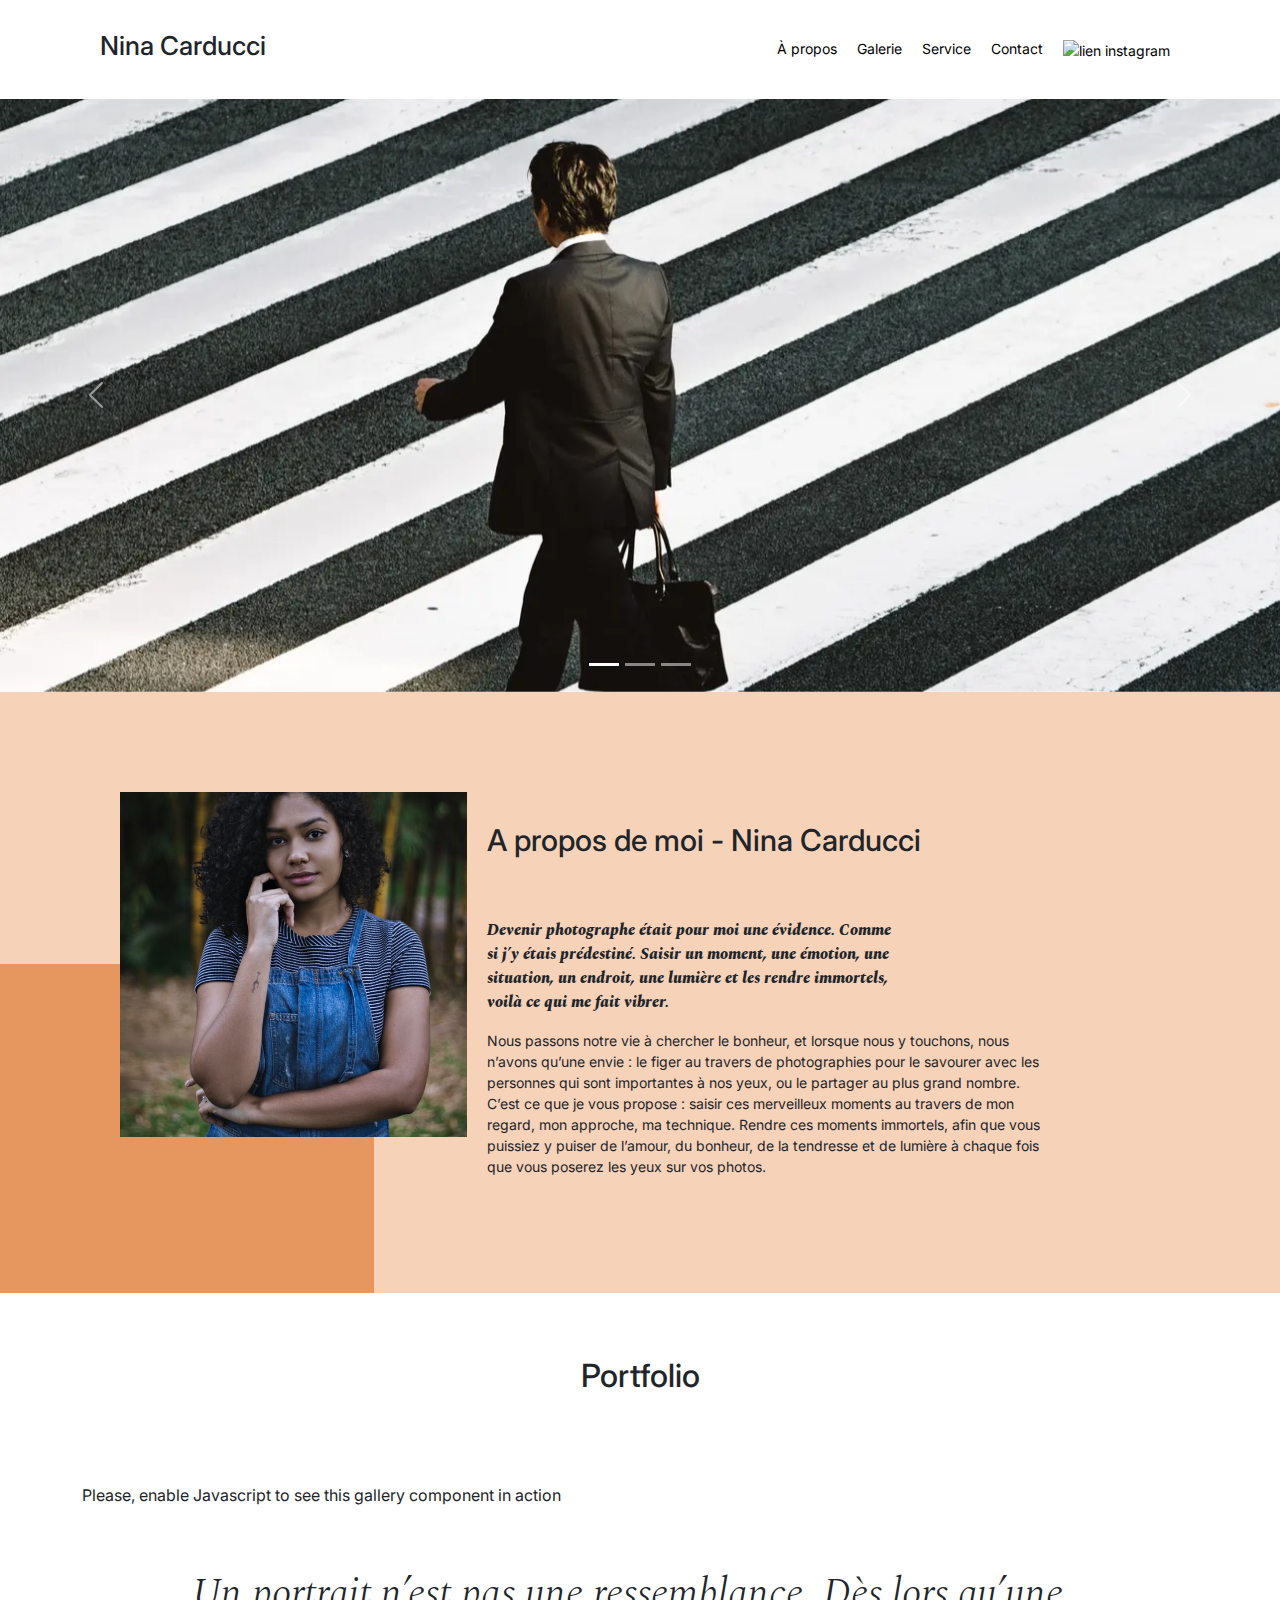
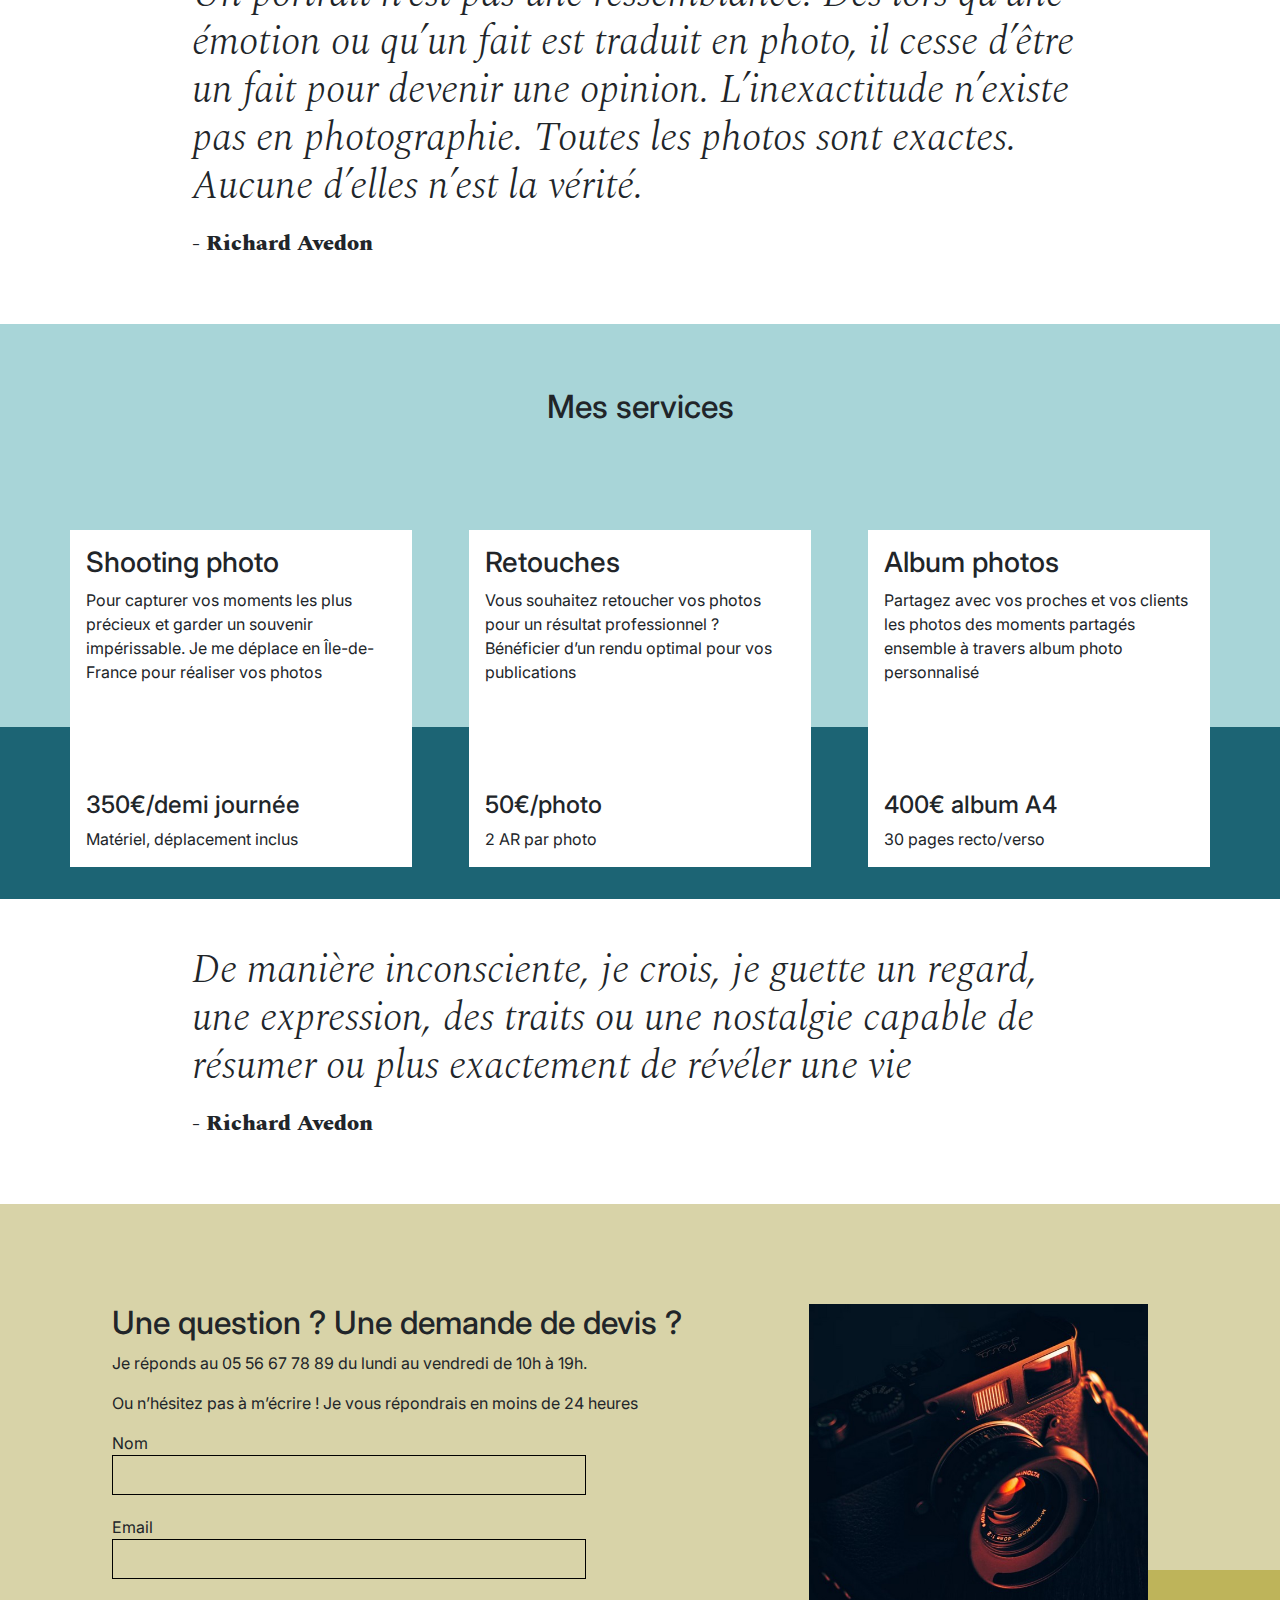
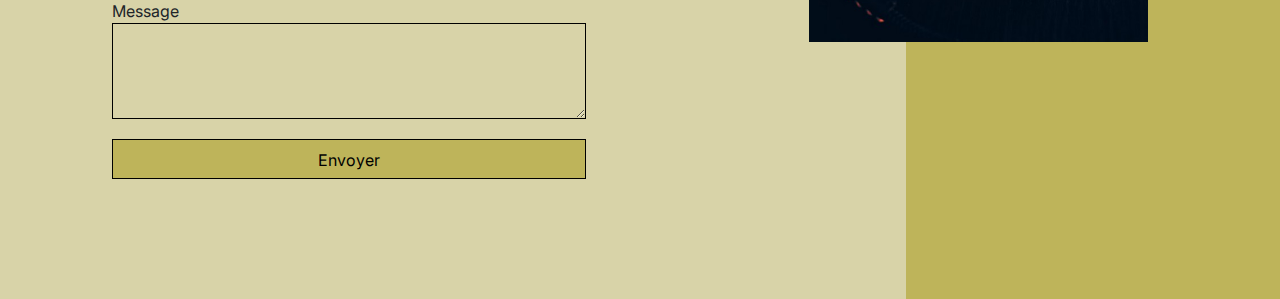
==== commit 6ff87b2c: "optimisation SEO et Accessibilité" ====
--- a/index.html
+++ b/index.html
@@ -2,7 +2,21 @@
 <html lang="fr">
 <head>
 	<title>Nina Carducci - Photographe</title>
+	<meta name="description" content="Photographe de portrait, couples et familles, événements sportifs et familiaux, professionnels corporate à Bordeaux" />
 	<meta name="viewport" content="width=device-width, initial-scale=1.0">
+		<!-- Open Graph / Facebook -->
+		<meta property="og:type" content="website" />
+		<meta property="og:url" content="https://domoizan.github.io/ninacarducci.github.io/" />
+		<meta property="og:title" content="Nina Carducci" />
+		<meta property="og:description" content="Photographe de portrait, couples et familles, événements sportifs et familiaux, professionnels corporate à Bordeaux" />
+		<meta property="og:image" content="https://domoizan.github.io/ninacarducci.github.io/assets/images/nina.jpg" />
+		<!-- Twitter -->
+		<meta property="twitter:card" content="summary_large_image" />
+		<meta property="twitter:url" content="https://domoizan.github.io/ninacarducci.github.io/" />
+		<meta property="twitter:title" content="Nina Carducci" />
+		<meta property="twitter:description" content="Photographe de portrait, couples et familles, événements sportifs et familiaux, professionnels corporate à Bordeaux" />
+		<meta property="twitter:image" content="https://domoizan.github.io/ninacarducci.github.io/assets/images/nina.jpg" />
+		<!-- Meta Tags -->
 	<link rel="stylesheet" href="./assets/styles.css">
 	<link rel="preconnect" href="https://fonts.googleapis.com">
 	<link rel="preconnect" href="https://fonts.gstatic.com" crossorigin>
@@ -19,7 +33,7 @@
 				<li><a href="#gallery">Galerie</a></li>
 				<li><a href="#services">Service</a></li>
 				<li><a href="#contact">Contact</a></li>
-				<li><a class="social-link" href="https://www.instagram.com/ninacarducci.photo/?hl=fr" target="_blank"><img src="assets/images/instagram.png" alt=""></a></li>
+				<li><a class="social-link" href="https://www.instagram.com/ninacarducci.photo/?hl=fr" target="_blank"><img src="assets/images/instagram.png" alt="lien instagram"></a></li>
 			</ul>
 		</div>
 	</div>
@@ -34,13 +48,13 @@
 			</div>
 			<div class="carousel-inner">
 				<div class="carousel-item active">
-					<img src="./assets/images/slider/ryoji-iwata-wUZjnOv7t0g-unsplash.webp" class="d-block w-100" alt="...">
+					<img src="./assets/images/slider/ryoji-iwata-wUZjnOv7t0g-unsplash.webp" class="d-block w-100" alt="..." >
 				</div>
 				<div class="carousel-item">
-					<img src="./assets/images/slider/nicholas-green-nPz8akkUmDI-unsplash.webp" class="d-block w-100" alt="...">
+					<img src="./assets/images/slider/nicholas-green-nPz8akkUmDI-unsplash.webp" class="d-block w-100" alt="..." loading="lazy">
 				</div>
 				<div class="carousel-item">
-					<img src="./assets/images/slider/edward-cisneros-3_h6-1NPDGw-unsplash.webp" class="d-block w-100" alt="...">
+					<img src="./assets/images/slider/edward-cisneros-3_h6-1NPDGw-unsplash.webp" class="d-block w-100" alt="..." loading="lazy">
 				</div>
 			</div>
 			<button class="carousel-control-prev" type="button" data-bs-target="#carouselExampleIndicators" data-bs-slide="prev">
@@ -58,7 +72,7 @@
 	<main>
 		<section id="about">
 			<div class="picture left">
-				<img src="./assets/images/nina.jpg">
+				<img src="./assets/images/nina.jpg" alt="Nina Carducci" loading="lazy">
 			</div>
 			<div id="about-me">
 				<h2 class="about-me__title">A propos de moi - Nina Carducci</h2>
@@ -270,22 +284,62 @@
 			<div class="container">
 				<div class="form-container">
 					<h2>Une question ? Une demande de devis ?</h2>
-					<p> N’hésitez pas à m’écrire ! Je vous répondrais en moins de 24 heures</p>
+					<p>Je réponds au 05 56 67 78 89 du lundi au vendredi de 10h à 19h. </p>
+					<p>Ou n’hésitez pas à m’écrire ! Je vous répondrais en moins de 24 heures</p>
 					<form action="" method="post">
-						<label>Nom</label>
+						<label for="nom">Nom</label>
 						<input type="text" name="nom" id="nom">
-						<label>Email</label>
+						<label for="email">Email</label>
 						<input type="email" name="email" id="email">
-						<label>Message</label>
+						<label for="message">Message</label>
 						<textarea name="message" id="message" cols="30" rows="10"></textarea>
 						<input type="submit" value="Envoyer"/>
 					</form>
 				</div>
 				<div class="picture right">
-					<img src="./assets/images/camera.jpg">
+					<img src="./assets/images/camera.jpg" alt="Appareil photo" loading="lazy">
 				</div>
 			</div>
 		</section>
 	</main>
 </body>
+<script type="application/ld+json">
+    {
+        "@context": "https://schema.org",
+        "@type": "LocalBusiness",
+        "name": "Nina Carducci",
+		"description": "Photographe de portrait, couples et familles, événements sportifs et familiaux, professionnels corporate à Bordeaux",
+        "address": {
+            "@type": "PostalAddress",
+            "streetAddress": "68 avenue Alsace-Lorraine",
+            "addressLocality": "Bordeaux",
+            "addressRegion": "FR",
+            "postalCode": "33200"
+        },
+        "image": "https://domoizan.github.io/ninacarducci.github.io/assets/images/nina.jpg",
+        "email": "Nina.Carducci@mail.fr",
+        "telePhone": "05 56 67 78 89",
+        "url": "https://domoizan.github.io/ninacarducci.github.io/",
+        "openingHours": "Mo,Tu,We,Th,Fr 10:00-19:00",
+        "openingHoursSpecification": [ {
+            "@type": "OpeningHoursSpecification",
+            "dayOfWeek": [
+                "Monday",
+                "Tuesday",
+                "Wednesday",
+                "Thursday",
+                "Friday"
+            ],
+            "opens": "10:00",
+            "closes": "19:00"
+        } ],
+        "geo": {
+            "@type": "GeoCoordinates",
+            "latitude": "44.94537836604978",
+            "longitude": "-0.5947622411800707"
+        },
+        "priceRange":"$"
+    
+    }
+</script>
 </html>
